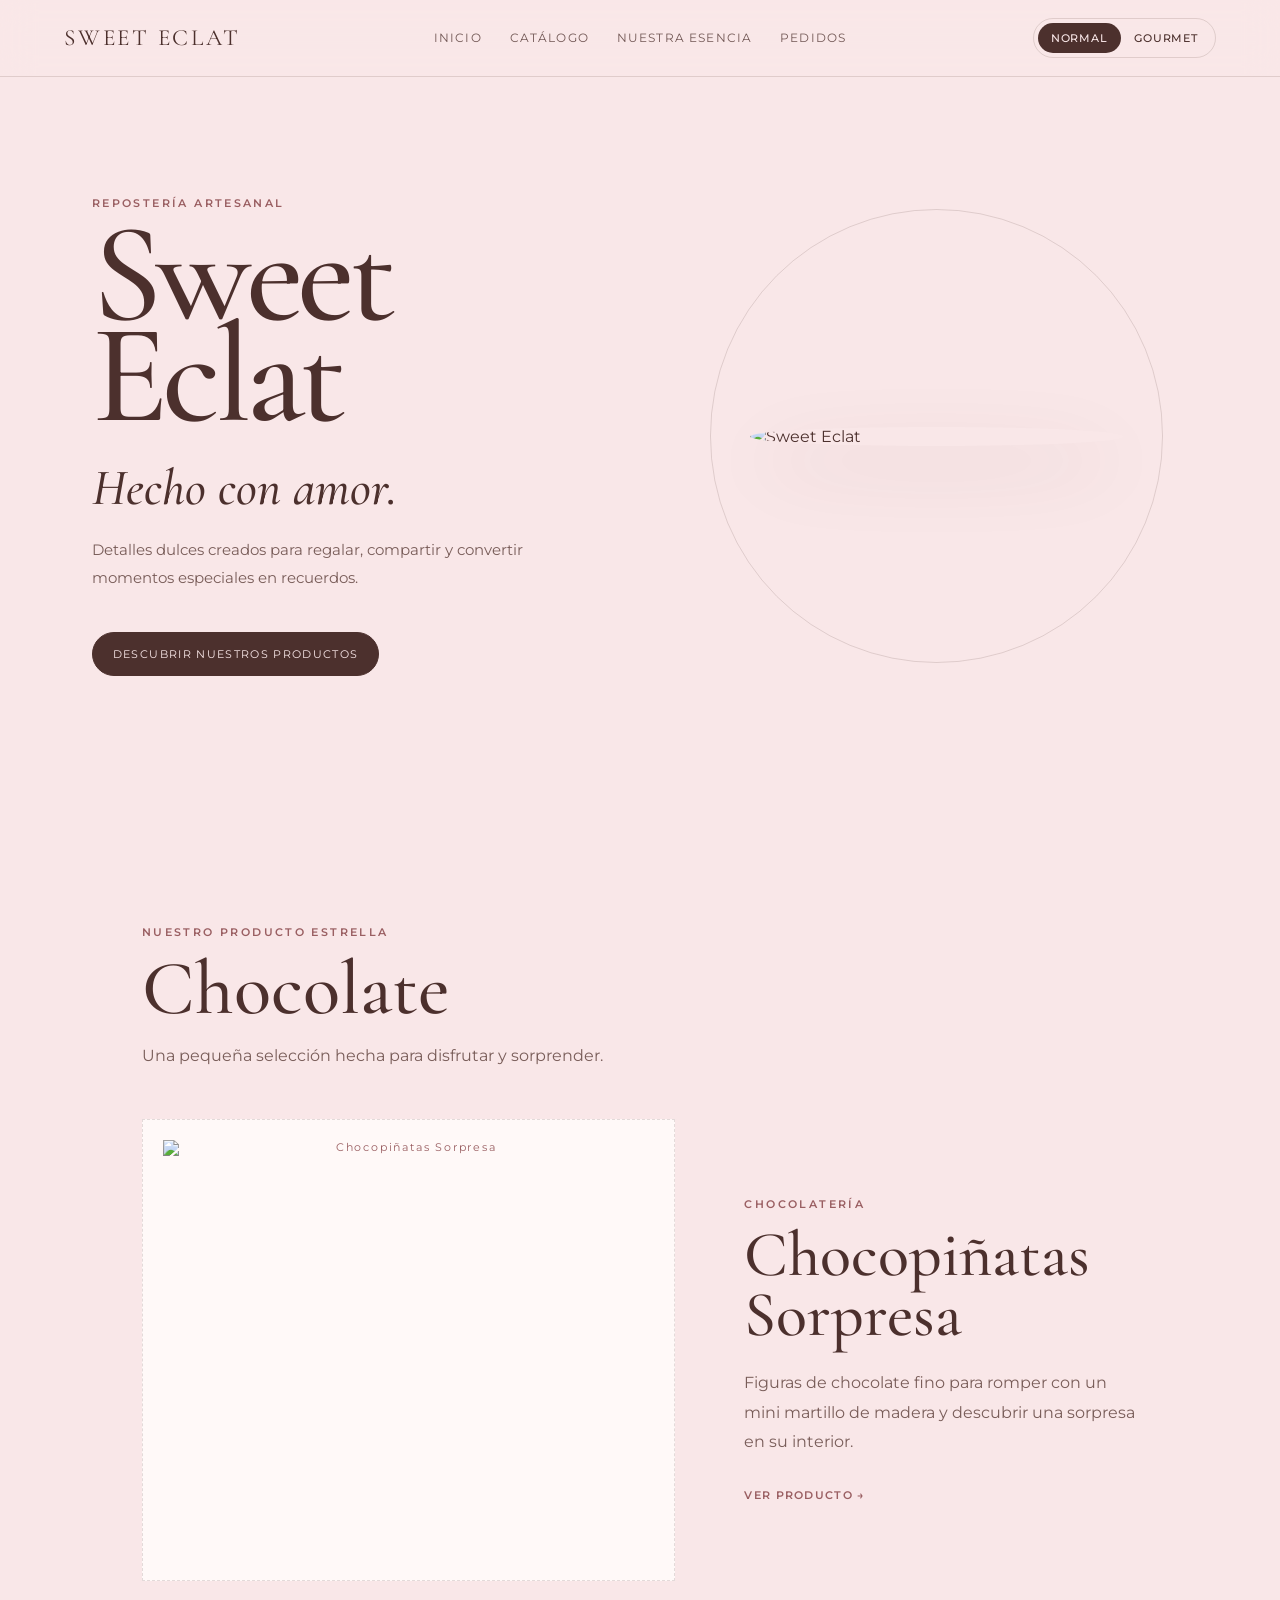
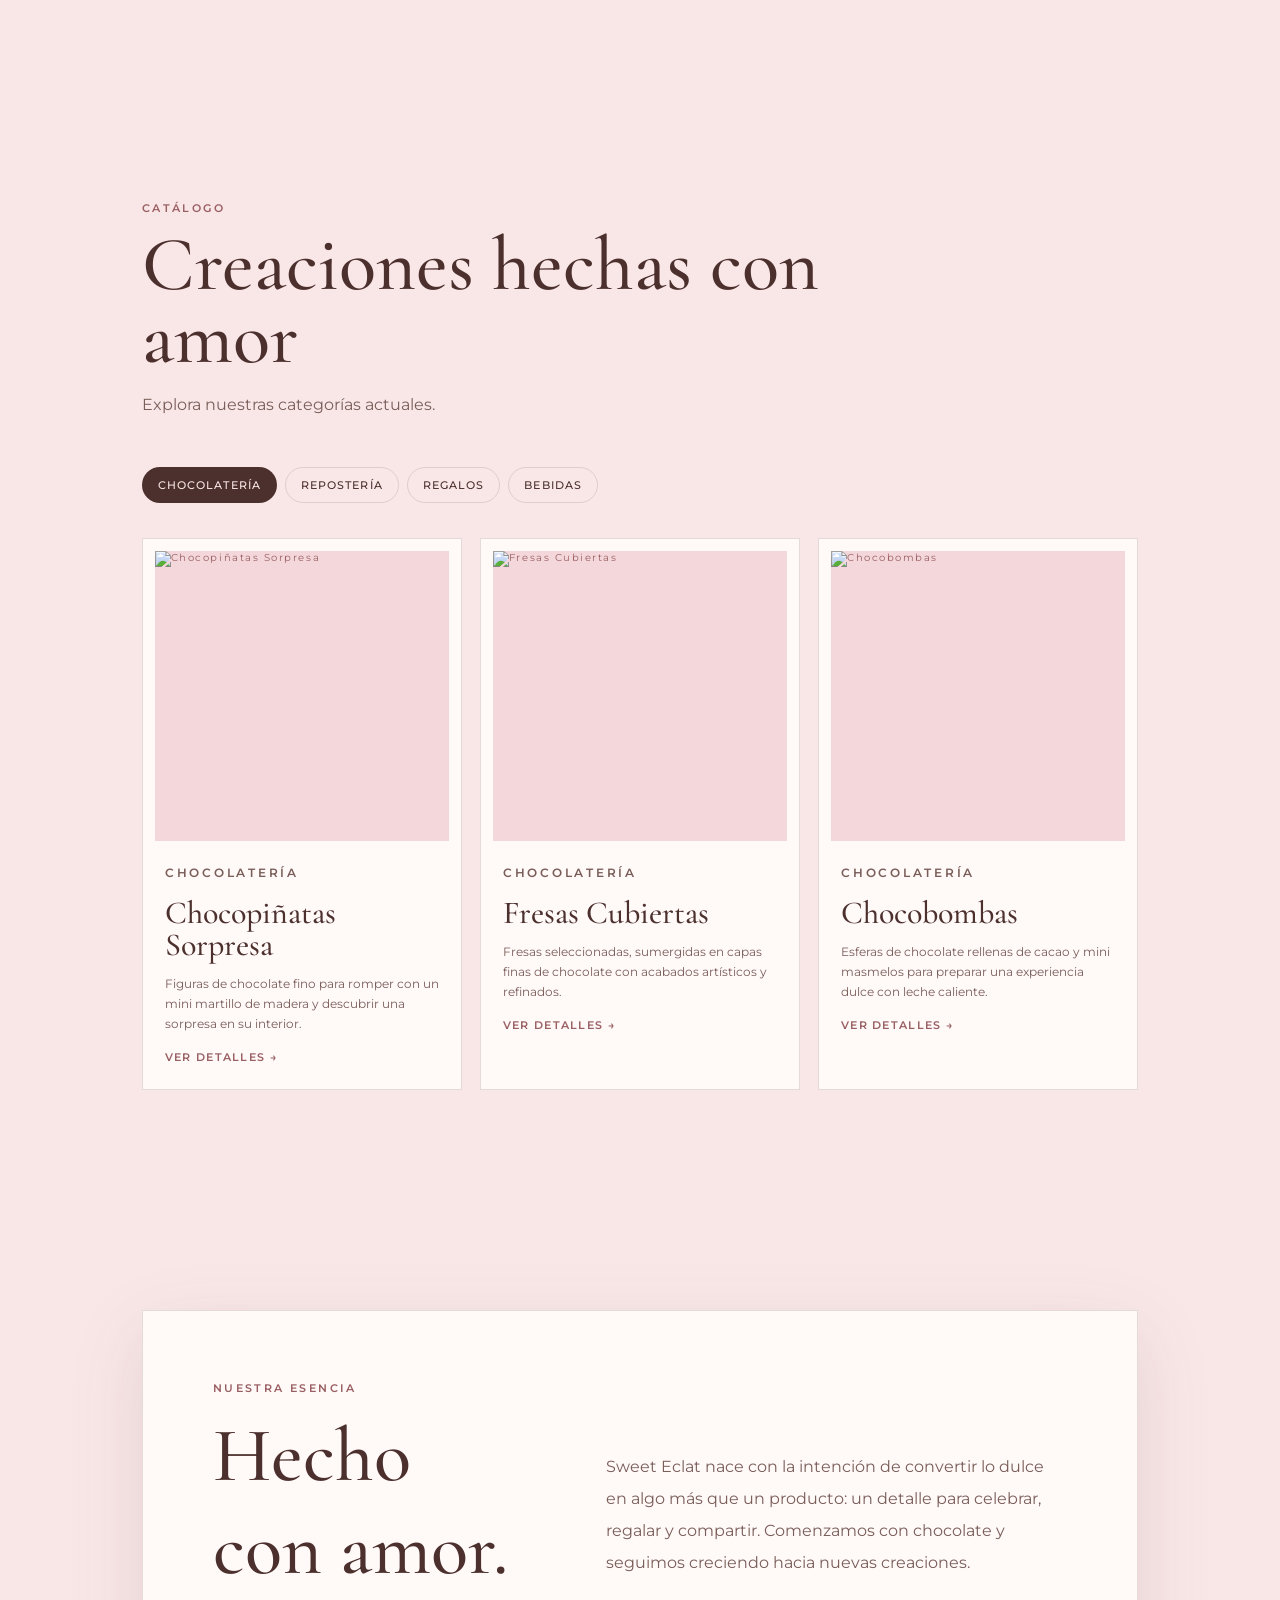
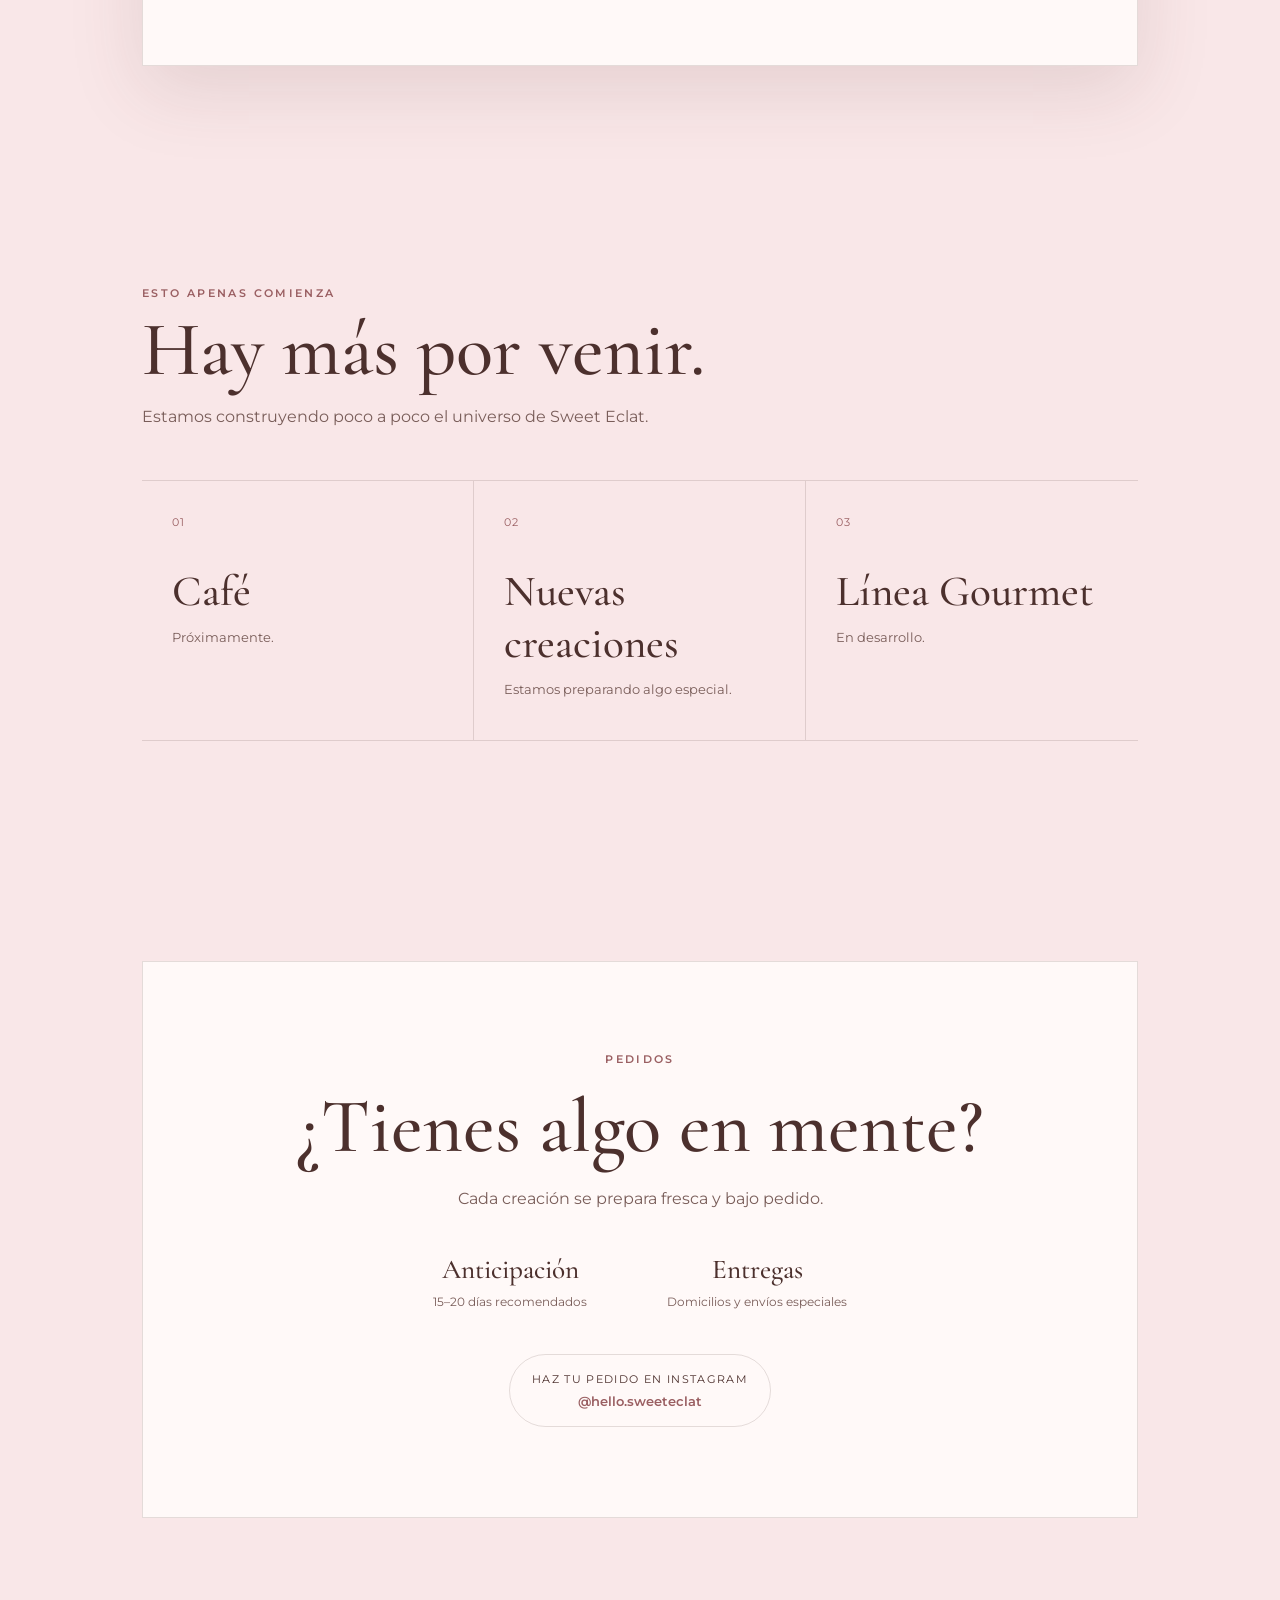
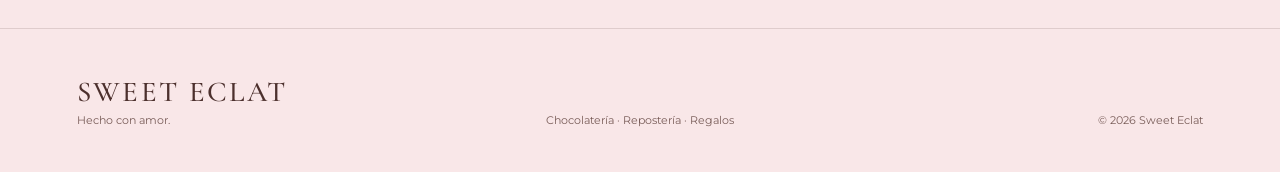
==== index.html @ 9b2ef487 "Add files via upload" ====
<!DOCTYPE html>
<html lang="es">
<head>
  <meta charset="UTF-8">
  <meta name="viewport" content="width=device-width, initial-scale=1.0">
  <meta name="description" content="Sweet Eclat — Repostería artesanal. Hecho con amor.">
  <title>Sweet Eclat | Hecho con amor</title>
  <link rel="stylesheet" href="style.css">
</head>
<body data-theme="normal">

  <div class="theme-transition" aria-hidden="true"></div>

  <header class="site-header">
    <a class="brand-mini" href="#inicio">SWEET ECLAT</a>

    <nav class="main-nav" aria-label="Navegación">
      <a href="#inicio">Inicio</a>
      <a href="#catalogo">Catálogo</a>
      <a href="#esencia">Nuestra esencia</a>
      <a href="#pedidos">Pedidos</a>
    </nav>

    <div class="theme-switch" aria-label="Cambiar línea">
      <button type="button" class="theme-button active" data-theme-target="normal">Normal</button>
      <button type="button" class="theme-button" data-theme-target="gourmet">Gourmet</button>
    </div>
  </header>

  <main id="normal-content">
    <section class="hero" id="inicio">
      <div class="hero-copy">
        <p class="eyebrow">REPOSTERÍA ARTESANAL</p>
        <h1>Sweet Eclat</h1>
        <p class="slogan">Hecho con amor.</p>
        <p class="hero-text">
          Detalles dulces creados para regalar, compartir y convertir
          momentos especiales en recuerdos.
        </p>
        <a class="primary-button" href="#catalogo">Descubrir nuestros productos</a>
      </div>

      <div class="hero-logo-wrap">
        <div class="logo-orbit"></div>
        <img class="hero-logo" src="assets/logo-normal.png" alt="Sweet Eclat">
      </div>
    </section>

    <section class="featured section">
      <div class="section-heading">
        <p class="eyebrow">NUESTRO PRODUCTO ESTRELLA</p>
        <h2>Chocolate</h2>
        <p>Una pequeña selección hecha para disfrutar y sorprender.</p>
      </div>

      <div class="featured-card">
        <div class="photo-placeholder">
          <img src="assets/chocopeanut-2.png" alt="Chocopiñatas Sorpresa">
        </div>
        <div class="featured-copy">
          <p class="eyebrow">CHOCOLATERÍA</p>
          <h3>Chocopiñatas Sorpresa</h3>
          <p>Figuras de chocolate fino para romper con un mini martillo de madera y descubrir una sorpresa en su interior.</p>
          <button type="button" class="text-button product-link" data-product="chocopinatas">Ver producto →</button>
        </div>
      </div>
    </section>

    <section class="catalog section" id="catalogo">
      <div class="section-heading">
        <p class="eyebrow">CATÁLOGO</p>
        <h2>Creaciones hechas con amor</h2>
        <p>Explora nuestras categorías actuales.</p>
      </div>

      <div class="category-tabs" role="tablist" aria-label="Categorías">
        <button type="button" class="category-tab active" data-category="chocolateria">Chocolatería</button>
        <button type="button" class="category-tab" data-category="reposteria">Repostería</button>
        <button type="button" class="category-tab" data-category="regalos">Regalos</button>
        <button type="button" class="category-tab" data-category="bebidas">Bebidas</button>
      </div>

      <div class="product-grid" id="product-grid"></div>
    </section>

    <section class="essence section" id="esencia">
      <div class="essence-panel">
        <div>
          <p class="eyebrow">NUESTRA ESENCIA</p>
          <h2>Hecho con amor.</h2>
        </div>
        <p>
          Sweet Eclat nace con la intención de convertir lo dulce en algo más
          que un producto: un detalle para celebrar, regalar y compartir.
          Comenzamos con chocolate y seguimos creciendo hacia nuevas creaciones.
        </p>
      </div>
    </section>

    <section class="coming section">
      <div class="section-heading">
        <p class="eyebrow">ESTO APENAS COMIENZA</p>
        <h2>Hay más por venir.</h2>
        <p>Estamos construyendo poco a poco el universo de Sweet Eclat.</p>
      </div>

      <div class="coming-grid">
        <article><span>01</span><h3>Café</h3><p>Próximamente.</p></article>
        <article><span>02</span><h3>Nuevas creaciones</h3><p>Estamos preparando algo especial.</p></article>
        <article><span>03</span><h3>Línea Gourmet</h3><p>En desarrollo.</p></article>
      </div>
    </section>

    <section class="orders section" id="pedidos">
      <div class="orders-card">
        <p class="eyebrow">PEDIDOS</p>
        <h2>¿Tienes algo en mente?</h2>
        <p>Cada creación se prepara fresca y bajo pedido.</p>
        <div class="order-details">
          <div><strong>Anticipación</strong><span>15–20 días recomendados</span></div>
          <div><strong>Entregas</strong><span>Domicilios y envíos especiales</span></div>
        </div>
        <div class="contact-placeholder">
          <span>Haz tu pedido en Instagram</span>
          <small><a href="https://www.instagram.com/hello.sweeteclat/" target="_blank" rel="noopener">@hello.sweeteclat</a></small>
        </div>
      </div>
    </section>
  </main>

  <section class="gourmet-screen" id="gourmet-screen" aria-hidden="true">
    <div class="gourmet-inner">
      <div class="gourmet-logo-mark">
        <img src="assets/logo-gourmet.png" alt="Sweet Eclat Gourmet">
      </div>

      <p class="eyebrow">SWEET ECLAT GOURMET</p>
      <h2>Estamos cocinando<br>algo especial para ti.</h2>
      <p class="gourmet-message">
        Nuestra línea Gourmet está en preparación. Muy pronto podrás descubrir
        una nueva experiencia de Sweet Eclat.
      </p>
      <button type="button" class="gourmet-back" id="gourmet-back">Volver a Normal</button>
    </div>
  </section>

  <footer class="site-footer">
    <div><strong>SWEET ECLAT</strong><span>Hecho con amor.</span></div>
    <p>Chocolatería · Repostería · Regalos</p>
    <small>© <span id="year"></span> Sweet Eclat</small>
  </footer>

  <dialog class="product-modal" id="product-modal">
    <button type="button" class="modal-close" aria-label="Cerrar">×</button>
    <div class="modal-photo"></div>
    <div class="modal-content" id="modal-content"></div>
  </dialog>

  <script src="script.js"></script>
</body>
</html>
---- style.css ----
@import url('https://fonts.googleapis.com/css2?family=Cormorant+Garamond:wght@400;500;600&family=Montserrat:wght@400;500;600&display=swap');

:root {
  --bg: #f9e7e8;
  --surface: #fff9f8;
  --surface-2: #f3d7da;
  --text: #4c302d;
  --muted: #795d59;
  --accent: #9a5f62;
  --accent-2: #c68a8f;
  --line: rgba(76,48,45,.15);
  --shadow: 0 24px 70px rgba(91,51,52,.13);
  --serif: "Cormorant Garamond", Georgia, serif;
  --sans: "Montserrat", Arial, sans-serif;
}

body {
  margin: 0;
  background: var(--bg);
  color: var(--text);
  font-family: var(--sans);
  transition: background .8s ease, color .8s ease;
}

* { box-sizing: border-box; }
html { scroll-behavior: smooth; }

body.gourmet-mode {
  overflow: hidden;
}

.site-header {
  position: sticky;
  top: 0;
  z-index: 20;
  display: grid;
  grid-template-columns: 1fr auto 1fr;
  align-items: center;
  gap: 24px;
  padding: 18px 5vw;
  backdrop-filter: blur(16px);
  background: color-mix(in srgb, var(--bg) 84%, transparent);
  border-bottom: 1px solid var(--line);
}

.brand-mini {
  color: var(--text);
  text-decoration: none;
  font-family: var(--serif);
  font-size: 1.45rem;
  letter-spacing: .12em;
}

.main-nav { display: flex; gap: 28px; }
.main-nav a {
  color: var(--text);
  text-decoration: none;
  font-size: .72rem;
  letter-spacing: .1em;
  text-transform: uppercase;
  opacity: .78;
}
.main-nav a:hover { opacity: 1; }

.theme-switch {
  justify-self: end;
  display: flex;
  padding: 4px;
  border: 1px solid var(--line);
  border-radius: 999px;
}
.theme-button {
  border: 0;
  background: transparent;
  color: var(--text);
  padding: 8px 13px;
  border-radius: 999px;
  font: 500 .68rem var(--sans);
  letter-spacing: .08em;
  text-transform: uppercase;
  cursor: pointer;
}
.theme-button.active { background: var(--text); color: var(--bg); }

.hero {
  min-height: 82vh;
  display: grid;
  grid-template-columns: 1fr 1fr;
  align-items: center;
  gap: 7vw;
  max-width: 1250px;
  margin: auto;
  padding: 80px 6vw 100px;
}
.hero-copy { max-width: 570px; }
.eyebrow {
  margin: 0 0 14px;
  font-size: .68rem;
  letter-spacing: .22em;
  font-weight: 600;
  text-transform: uppercase;
  color: var(--accent);
}
h1, h2, h3 { font-family: var(--serif); font-weight: 500; margin: 0; }
h1 { font-size: clamp(5rem, 11vw, 9.5rem); line-height: .72; letter-spacing: -.04em; }
.slogan { margin: 30px 0 18px; font: italic 500 clamp(2rem,4vw,3.3rem) var(--serif); }
.hero-text { max-width: 500px; color: var(--muted); line-height: 1.9; font-size: .92rem; }
.primary-button {
  display: inline-block; margin-top: 25px; padding: 14px 20px;
  border: 1px solid var(--text); color: var(--bg); background: var(--text);
  text-decoration: none; border-radius: 999px; font-size: .7rem;
  letter-spacing: .12em; text-transform: uppercase;
}
.hero-logo-wrap { position: relative; aspect-ratio: 1; display: grid; place-items: center; }
.logo-orbit { position: absolute; inset: 5%; border: 1px solid var(--line); border-radius: 50%; }
.hero-logo { width: 74%; max-width: 500px; border-radius: 50%; position: absolute; box-shadow: var(--shadow); }

.section { max-width: 1150px; margin: auto; padding: 110px 6vw; }
.section-heading { max-width: 720px; margin-bottom: 48px; }
.section-heading h2 { font-size: clamp(3rem,6vw,5.4rem); line-height: .95; }
.section-heading > p:last-child { color: var(--muted); line-height: 1.8; max-width: 560px; }

.featured-card { display: grid; grid-template-columns: 1.15fr .85fr; gap: 7%; align-items: center; }
.photo-placeholder, .modal-photo {
  display: grid; place-items: center; min-height: 420px;
  border: 1px dashed var(--line); background: var(--surface);
  color: var(--accent); letter-spacing: .16em; font-size: .7rem; text-align: center; padding: 20px;
}
.photo-placeholder small { display: block; margin-top: 8px; letter-spacing: 0; text-transform: none; opacity: .65; }
.featured-copy h3 { font-size: clamp(2.6rem,5vw,4.4rem); line-height: .95; margin-bottom: 22px; }
.featured-copy > p:not(.eyebrow) { color: var(--muted); line-height: 1.85; }

.text-button {
  margin-top: 16px; padding: 0; border: 0; background: transparent;
  color: var(--accent); font: 600 .7rem var(--sans); letter-spacing: .14em;
  text-transform: uppercase; cursor: pointer;
}

.category-tabs { display: flex; flex-wrap: wrap; gap: 8px; margin-bottom: 35px; }
.category-tab {
  padding: 10px 15px; border: 1px solid var(--line); border-radius: 999px;
  background: transparent; color: var(--text); cursor: pointer;
  font: 500 .68rem var(--sans); letter-spacing: .1em; text-transform: uppercase;
}
.category-tab.active { background: var(--text); color: var(--bg); }

.product-grid { display: grid; grid-template-columns: repeat(3,1fr); gap: 18px; }
.product-card { background: var(--surface); border: 1px solid var(--line); padding: 12px; transition: transform .3s, box-shadow .3s; }
.product-card:hover { transform: translateY(-5px); box-shadow: var(--shadow); }
.product-image { min-height: 290px; display: grid; place-items: center; background: var(--surface-2); color: var(--accent); font-size: .64rem; letter-spacing: .15em; }
.product-info { padding: 22px 10px 12px; }
.product-info h3 { font-size: 2rem; line-height: 1; }
.product-info p { color: var(--muted); line-height: 1.6; font-size: .78rem; }
.product-link { border: 0; padding: 0; background: transparent; color: var(--accent); font: 600 .67rem var(--sans); letter-spacing: .12em; text-transform: uppercase; cursor: pointer; }

.empty-category {
  grid-column: 1 / -1; padding: 80px 30px; text-align: center;
  border: 1px solid var(--line); background: var(--surface);
}
.empty-category h3 { font-size: 3rem; margin-bottom: 10px; }
.empty-category p { color: var(--muted); max-width: 480px; margin: auto; line-height: 1.7; }

.essence-panel {
  display: grid; grid-template-columns: .8fr 1.2fr; gap: 10%;
  padding: 70px; background: var(--surface); border: 1px solid var(--line); box-shadow: var(--shadow);
}
.essence-panel h2 { font-size: clamp(3.5rem,6vw,6rem); }
.essence-panel > p { align-self: end; color: var(--muted); line-height: 2; }

.coming-grid { display: grid; grid-template-columns: repeat(3,1fr); border-top: 1px solid var(--line); border-bottom: 1px solid var(--line); }
.coming-grid article { min-height: 220px; padding: 30px; border-right: 1px solid var(--line); }
.coming-grid article:last-child { border-right: 0; }
.coming-grid span { color: var(--accent); font-size: .68rem; letter-spacing: .12em; }
.coming-grid h3 { font-size: 2.7rem; margin-top: 35px; }
.coming-grid p { color: var(--muted); font-size: .8rem; }

.orders-card { text-align: center; padding: 90px 6vw; background: var(--surface); border: 1px solid var(--line); }
.orders-card h2 { font-size: clamp(3.2rem,6vw,5.8rem); }
.orders-card > p:not(.eyebrow) { color: var(--muted); }
.order-details { display: flex; justify-content: center; gap: 80px; margin: 45px 0; }
.order-details div { display: grid; gap: 8px; }
.order-details strong { font: 500 1.7rem var(--serif); }
.order-details span { color: var(--muted); font-size: .75rem; }
.contact-placeholder { display: inline-grid; gap: 7px; padding: 17px 22px; border: 1px solid var(--line); border-radius: 999px; }
.contact-placeholder span { font-size: .7rem; letter-spacing: .12em; text-transform: uppercase; }
.contact-placeholder small { color: var(--muted); }

.site-footer { display: grid; grid-template-columns: 1fr 1fr 1fr; gap: 20px; align-items: end; padding: 45px 6vw; border-top: 1px solid var(--line); }
.site-footer div { display: grid; gap: 4px; }
.site-footer strong { font: 500 1.8rem var(--serif); letter-spacing: .08em; }
.site-footer span, .site-footer p, .site-footer small { color: var(--muted); font-size: .68rem; margin: 0; }
.site-footer p { text-align: center; }
.site-footer small { text-align: right; }

.product-modal { width: min(900px,92vw); padding: 0; border: 1px solid var(--line); background: var(--bg); color: var(--text); box-shadow: var(--shadow); }
.product-modal::backdrop { background: rgba(0,0,0,.55); backdrop-filter: blur(7px); }
.modal-close { position: absolute; top: 12px; right: 16px; border: 0; background: transparent; color: var(--text); font-size: 2rem; cursor: pointer; z-index: 2; }
.modal-photo { min-height: 300px; margin: 0; }
.modal-content { padding: 35px; }
.modal-content h2 { font: 500 3.5rem var(--serif); margin: 0 0 15px; }
.modal-content p, .modal-content li { color: var(--muted); line-height: 1.7; }

.gourmet-screen {
  position: fixed;
  inset: 0;
  z-index: 50;
  display: grid;
  place-items: center;
  padding: 40px 6vw;
  background:
    radial-gradient(circle at 50% 20%, rgba(203,160,76,.12), transparent 35%),
    #241714;
  color: #efd28e;
  opacity: 0;
  visibility: hidden;
  transform: scale(.98);
  transition: opacity .55s ease, visibility .55s ease, transform .7s ease;
}

.gourmet-screen.visible {
  opacity: 1;
  visibility: visible;
  transform: scale(1);
}

.gourmet-inner {
  width: min(850px, 100%);
  text-align: center;
}

.gourmet-inner .eyebrow { color: #d8ae58; }

.gourmet-inner h2 {
  font-size: clamp(3.5rem, 7vw, 7rem);
  line-height: .85;
  letter-spacing: -.03em;
}

.gourmet-message {
  max-width: 560px;
  margin: 28px auto;
  color: #d7c3a5;
  line-height: 1.9;
}

.gourmet-back {
  border: 1px solid rgba(239,210,142,.55);
  background: transparent;
  color: #efd28e;
  padding: 13px 20px;
  border-radius: 999px;
  cursor: pointer;
  font: 600 .68rem var(--sans);
  letter-spacing: .12em;
  text-transform: uppercase;
}

.gourmet-logo-mark {
  width: clamp(150px, 20vw, 245px);
  height: clamp(150px, 20vw, 245px);
  margin: 0 auto 28px;
  display: grid;
  place-items: center;
  animation: gourmetLogoFloat 4s ease-in-out infinite;
}

.gourmet-logo-mark img {
  width: 100%;
  height: 100%;
  object-fit: contain;
  border-radius: 50%;
  filter: drop-shadow(0 12px 30px rgba(0,0,0,.32));
}

@keyframes gourmetLogoFloat {
  0%, 100% { transform: translateY(0); }
  50% { transform: translateY(-6px); }
}

.theme-transition {
  position: fixed;
  z-index: 45;
  width: 30px;
  height: 30px;
  border-radius: 50%;
  pointer-events: none;
  background: #241714;
  transform: scale(0);
  opacity: 0;
}

.theme-transition.active {
  animation: themeWipe .9s cubic-bezier(.2,.75,.2,1) forwards;
}

@keyframes themeWipe {
  0% { transform: scale(0); opacity: .2; }
  45% { opacity: .2; }
  100% { transform: scale(60); opacity: 0; }
}

@media (max-width:850px) {
  .site-header { grid-template-columns: 1fr auto; }
  .main-nav { display: none; }
  .hero { grid-template-columns: 1fr; text-align: center; padding-top: 60px; }
  .hero-copy { margin: auto; }
  .hero-text { margin-left: auto; margin-right: auto; }
  .featured-card, .essence-panel { grid-template-columns: 1fr; }
  .product-grid { grid-template-columns: repeat(2,1fr); }
  .coming-grid { grid-template-columns: 1fr; }
  .coming-grid article { border-right: 0; border-bottom: 1px solid var(--line); }
  .coming-grid article:last-child { border-bottom: 0; }
  .site-footer { grid-template-columns: 1fr; text-align: center; }
  .site-footer p, .site-footer small { text-align: center; }
}

@media (max-width:560px) {
  .site-header { padding: 14px 4vw; }
  .brand-mini { font-size: 1.1rem; }
  .theme-button { padding: 7px 9px; }
  .hero { padding-left: 5vw; padding-right: 5vw; }
  h1 { font-size: 5rem; }
  .section { padding: 80px 5vw; }
  .product-grid { grid-template-columns: 1fr; }
  .photo-placeholder { min-height: 320px; }
  .essence-panel { padding: 40px 25px; }
  .order-details { flex-direction: column; gap: 25px; }
}


/* Product images — only replaces the existing photo placeholders with the provided assets. */
.photo-placeholder img,
.product-image img,
.modal-photo img {
  width: 100%;
  height: 100%;
  object-fit: cover;
  display: block;
}

.photo-placeholder img {
  min-height: 420px;
}

.product-image img {
  min-height: 290px;
}

.modal-photo img {
  min-height: 300px;
}


.contact-placeholder a {
  color: var(--accent);
  text-decoration: none;
  font-weight: 600;
}
.contact-placeholder a:hover { text-decoration: underline; }

.modal-content a {
  color: var(--accent);
  text-decoration: none;
  font-weight: 600;
}
.modal-content a:hover { text-decoration: underline; }
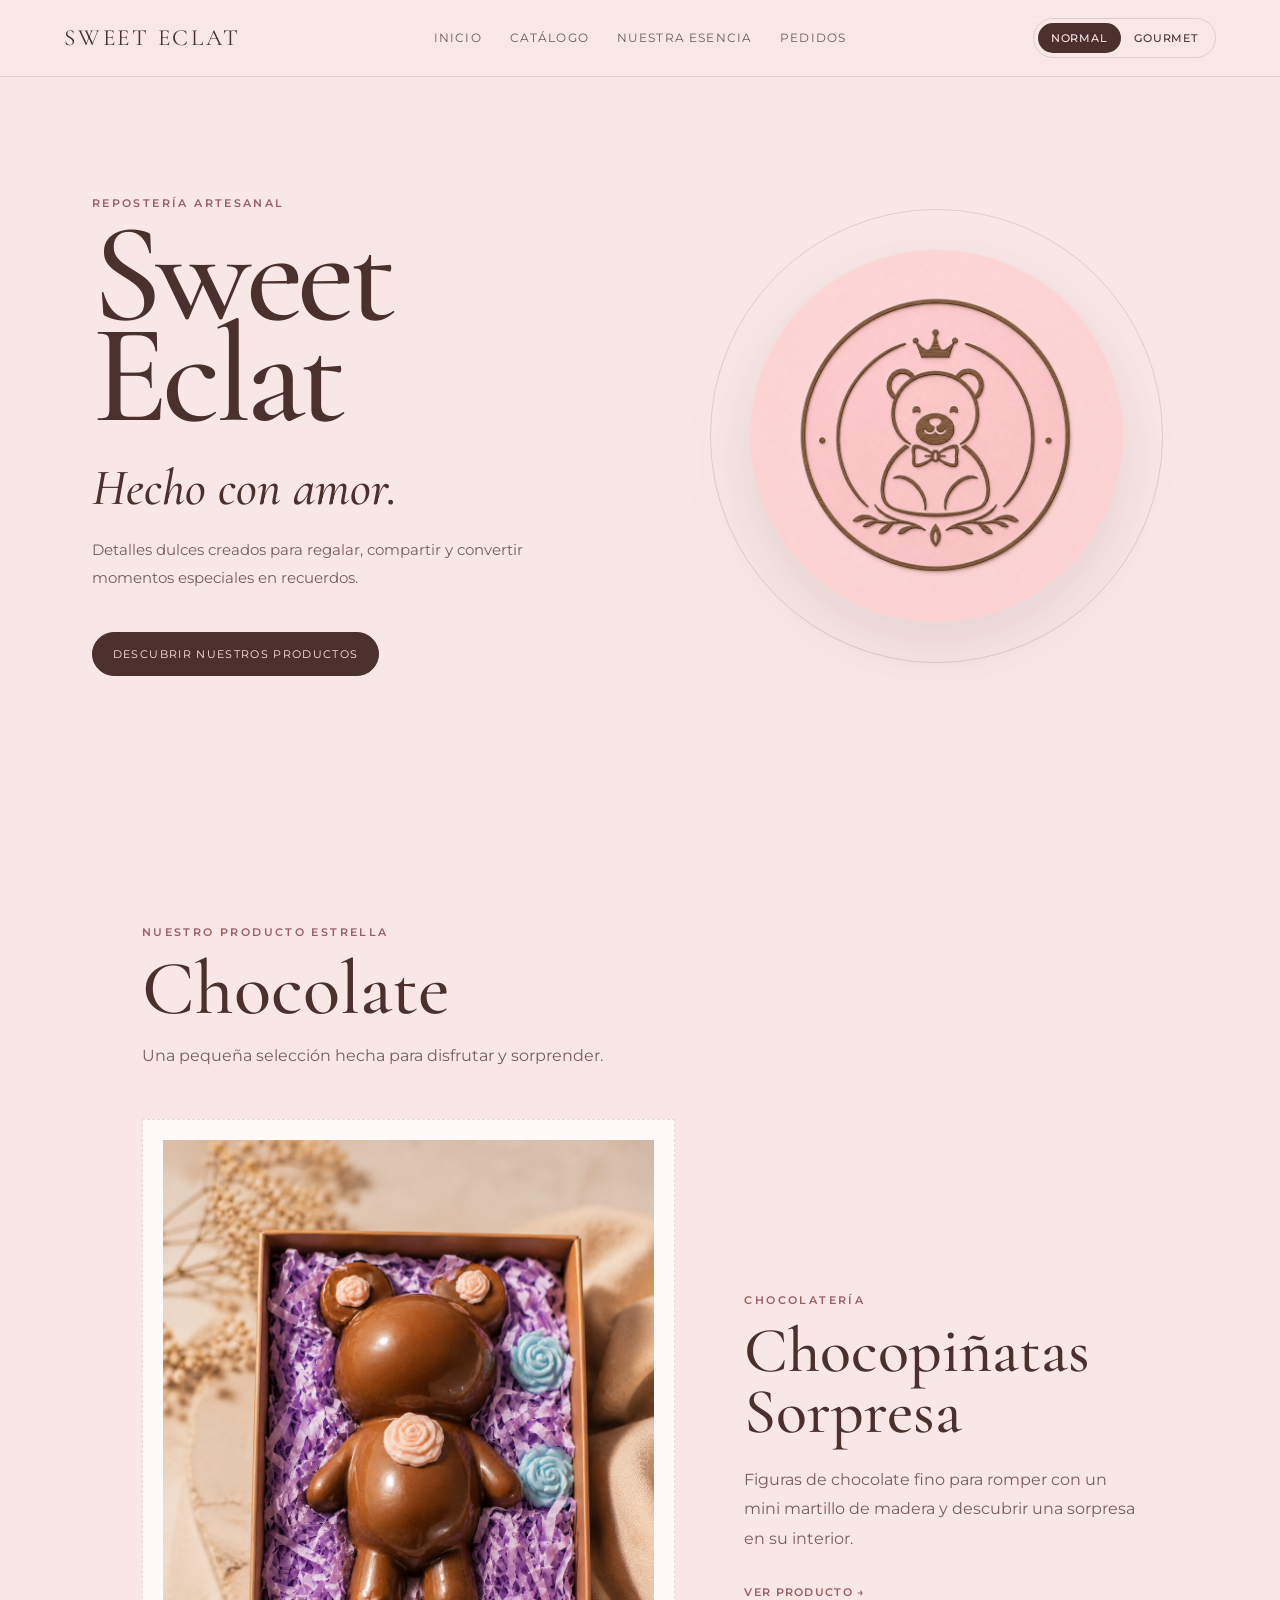
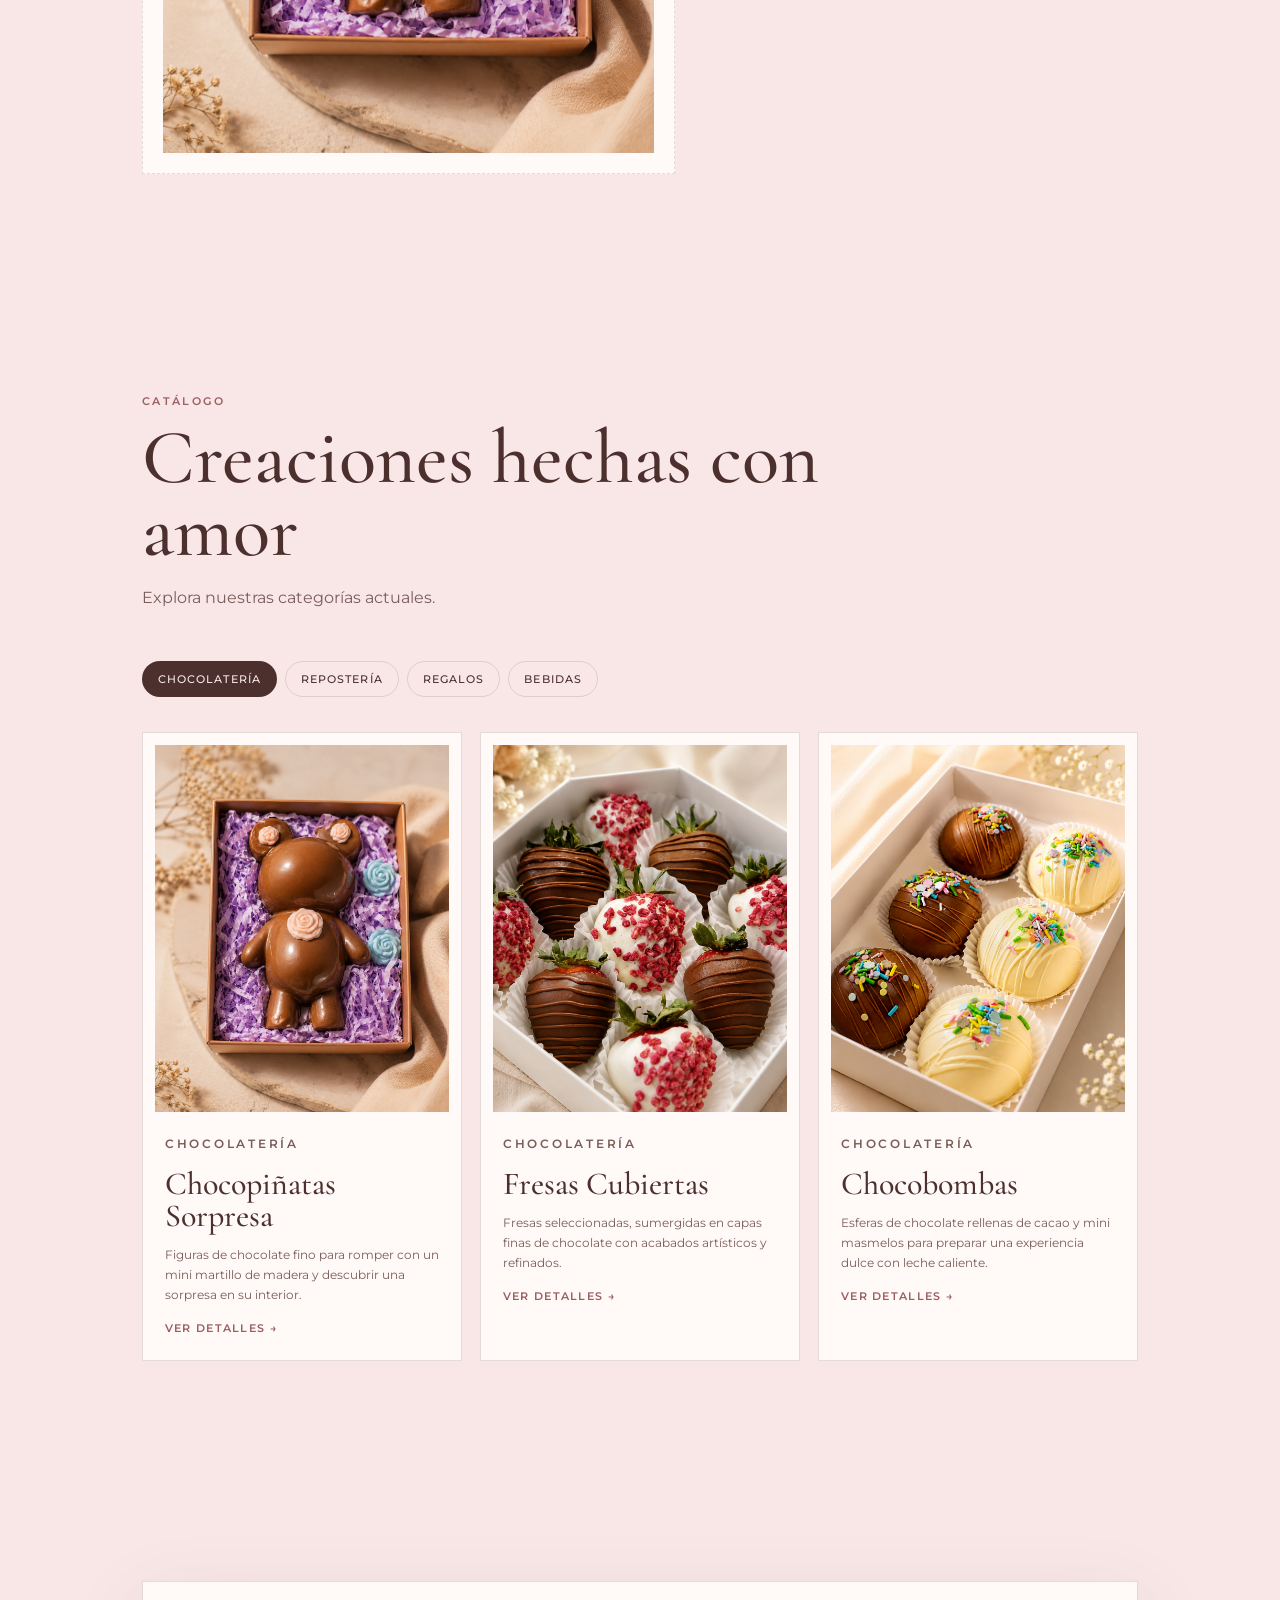
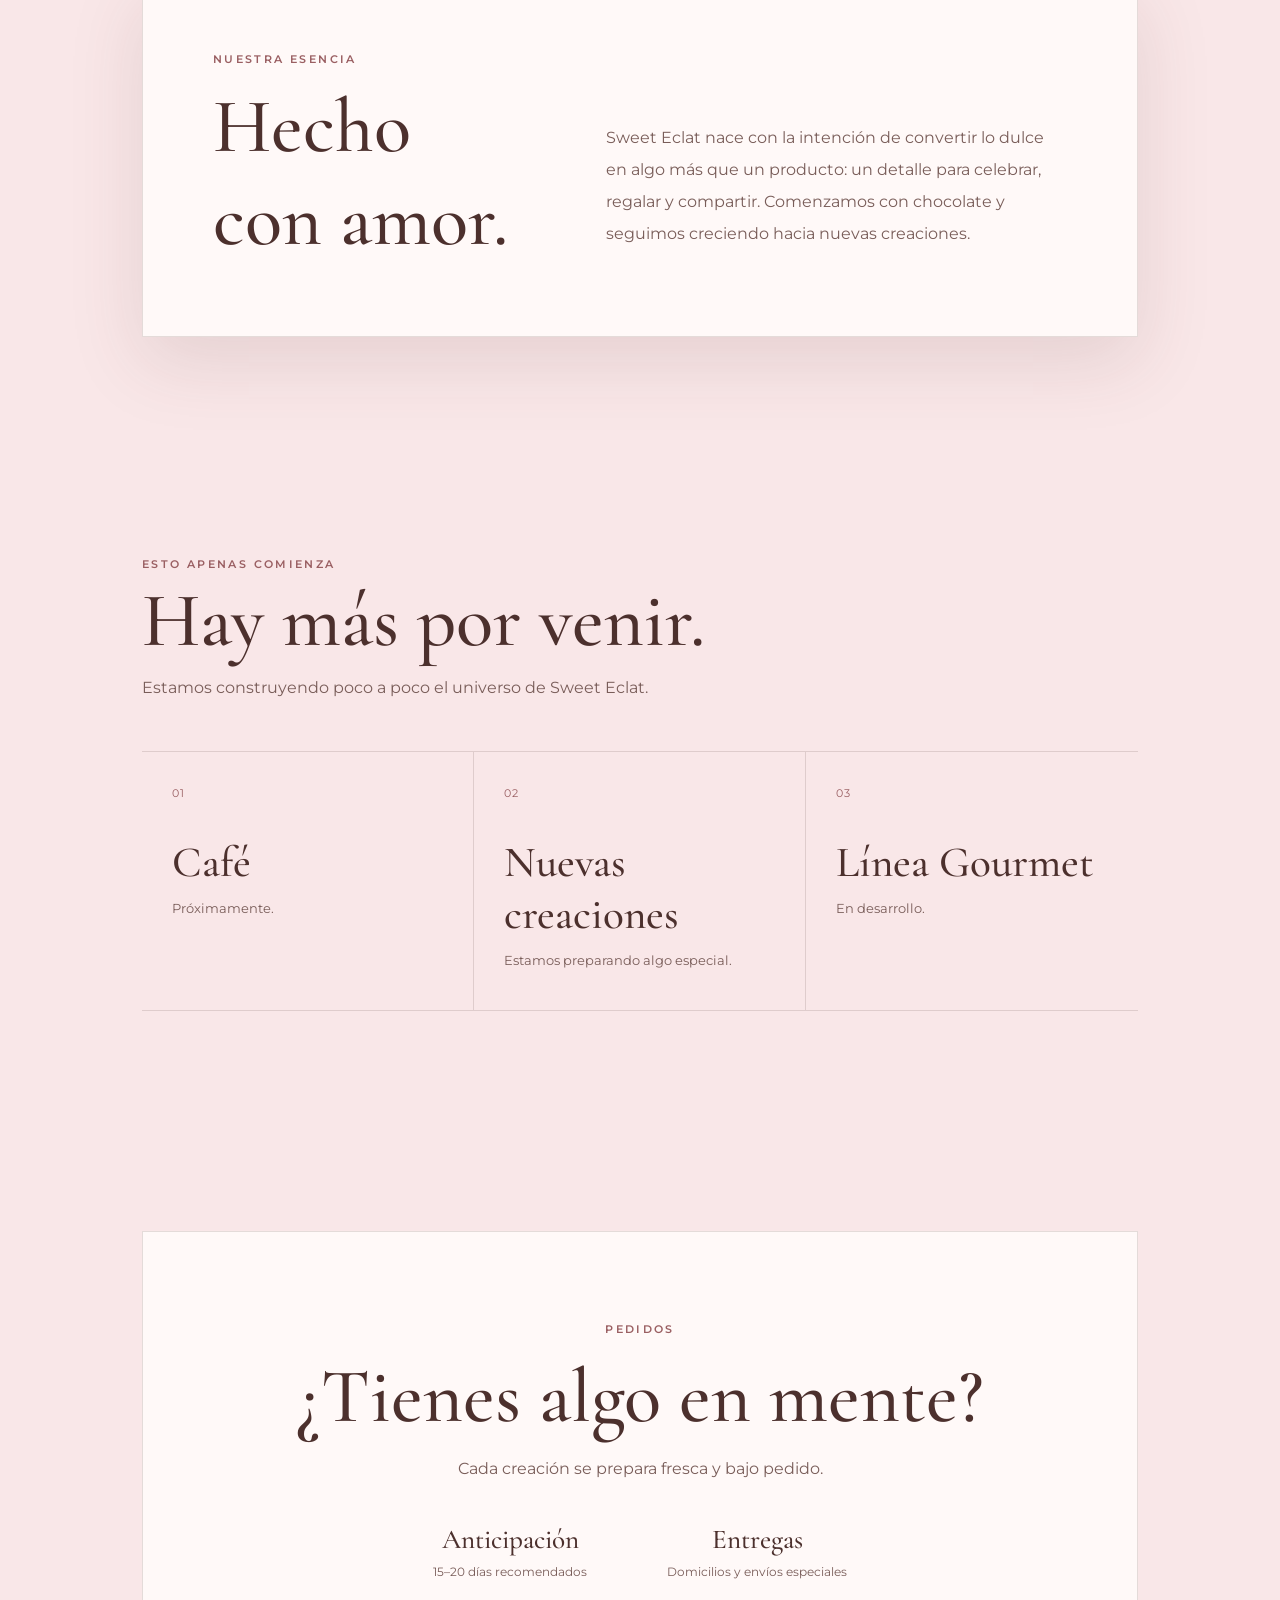
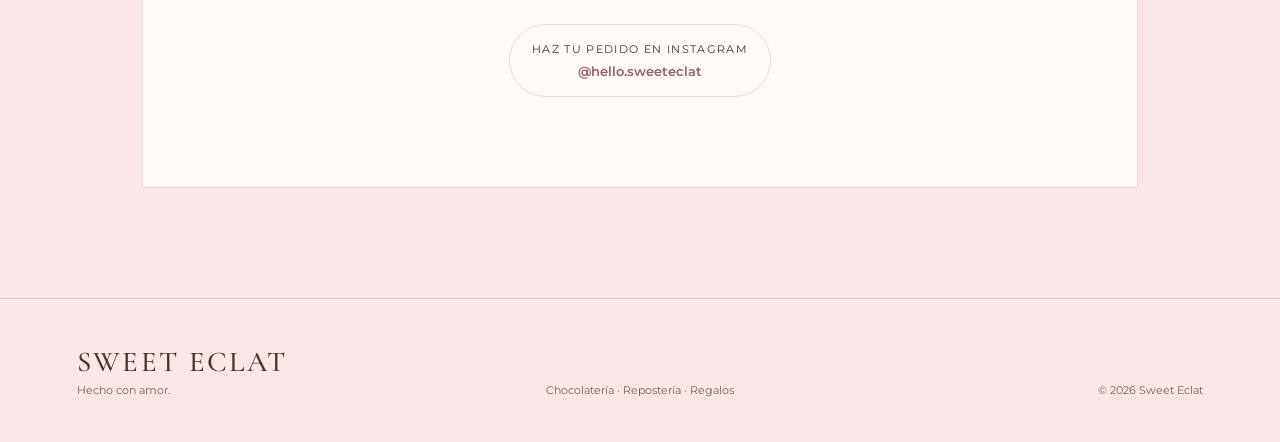
==== commit b9fcd5b5: "Add files via upload" ====
--- a/index.html
+++ b/index.html
@@ -42,7 +42,7 @@
 
       <div class="hero-logo-wrap">
         <div class="logo-orbit"></div>
-        <img class="hero-logo" src="assets/logo-normal.png" alt="Sweet Eclat">
+        <img class="hero-logo" src="logo-normal.png" alt="Sweet Eclat">
       </div>
     </section>
 
@@ -55,7 +55,7 @@
 
       <div class="featured-card">
         <div class="photo-placeholder">
-          <img src="assets/chocopeanut-2.png" alt="Chocopiñatas Sorpresa">
+          <img src="chocopeanut-2.png" alt="Chocopiñatas Sorpresa">
         </div>
         <div class="featured-copy">
           <p class="eyebrow">CHOCOLATERÍA</p>
@@ -131,7 +131,7 @@
   <section class="gourmet-screen" id="gourmet-screen" aria-hidden="true">
     <div class="gourmet-inner">
       <div class="gourmet-logo-mark">
-        <img src="assets/logo-gourmet.png" alt="Sweet Eclat Gourmet">
+        <img src="logo-gourmet.png" alt="Sweet Eclat Gourmet">
       </div>
 
       <p class="eyebrow">SWEET ECLAT GOURMET</p>
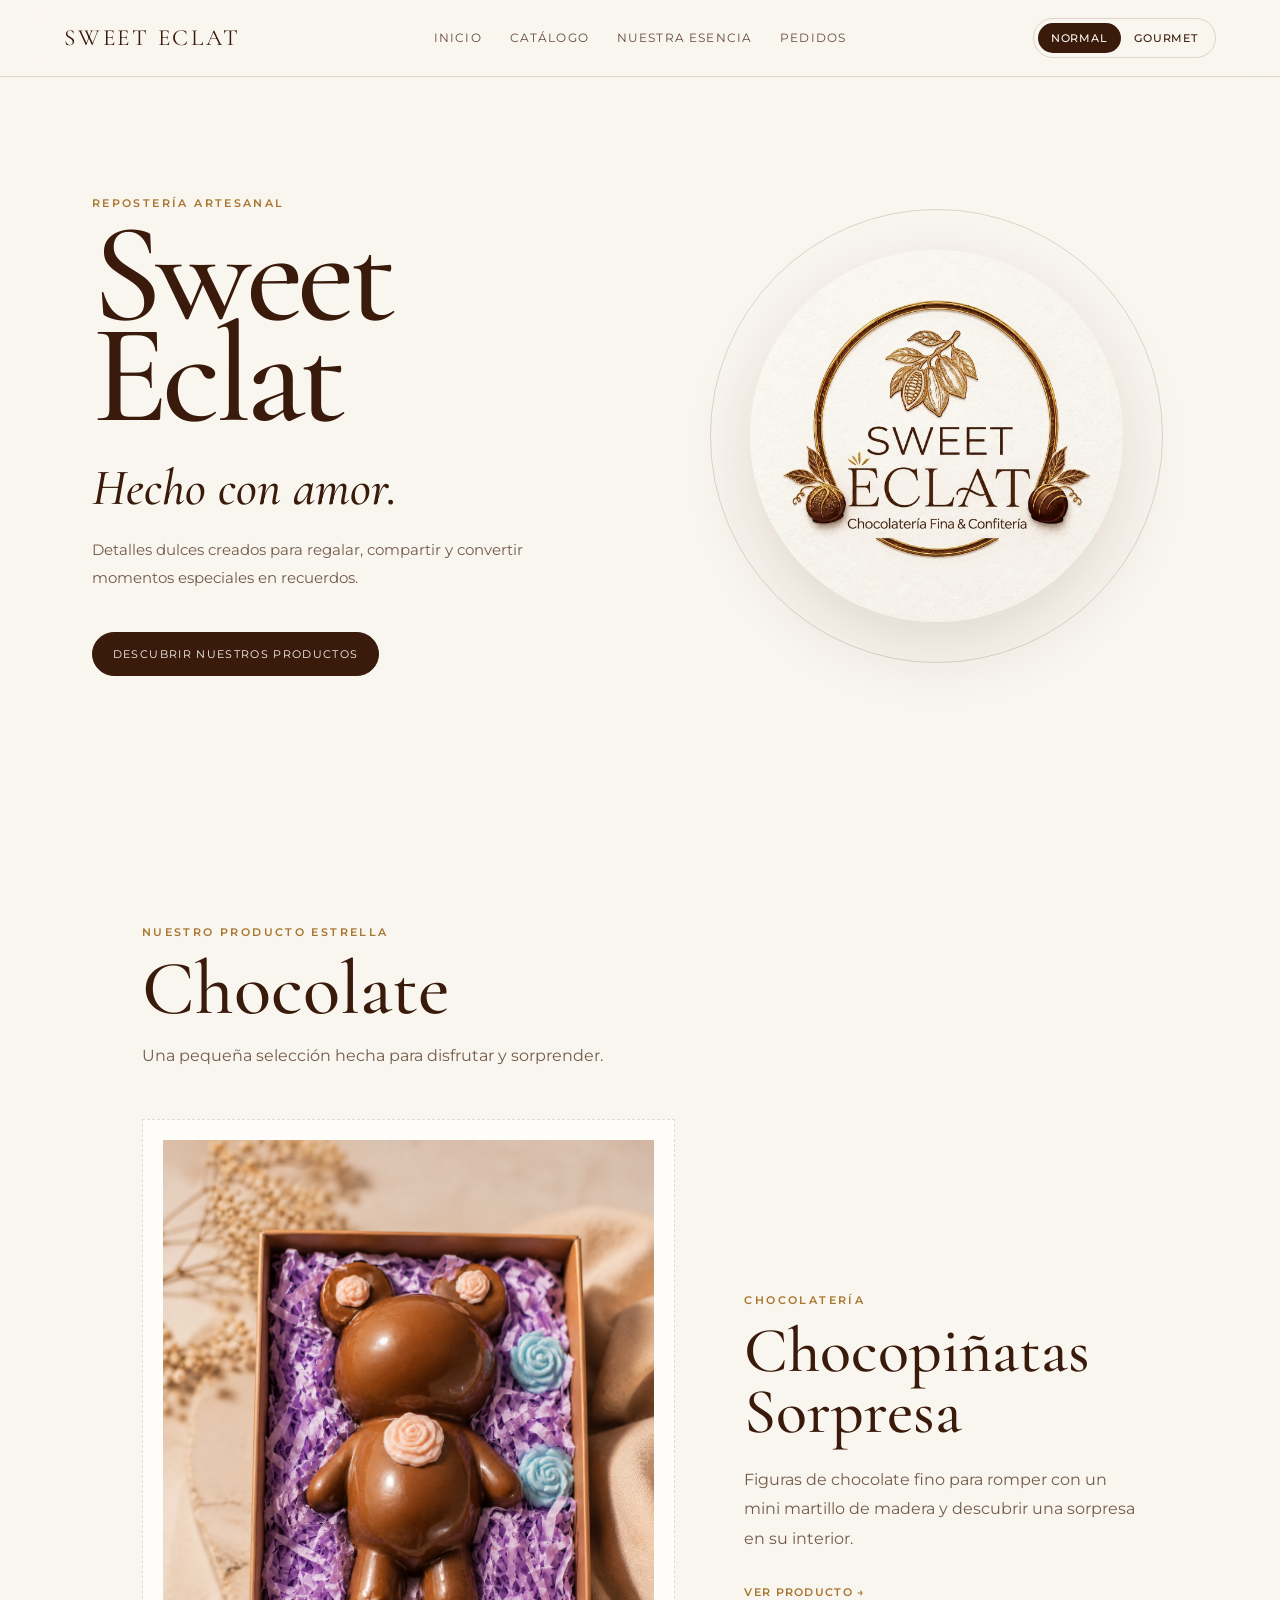
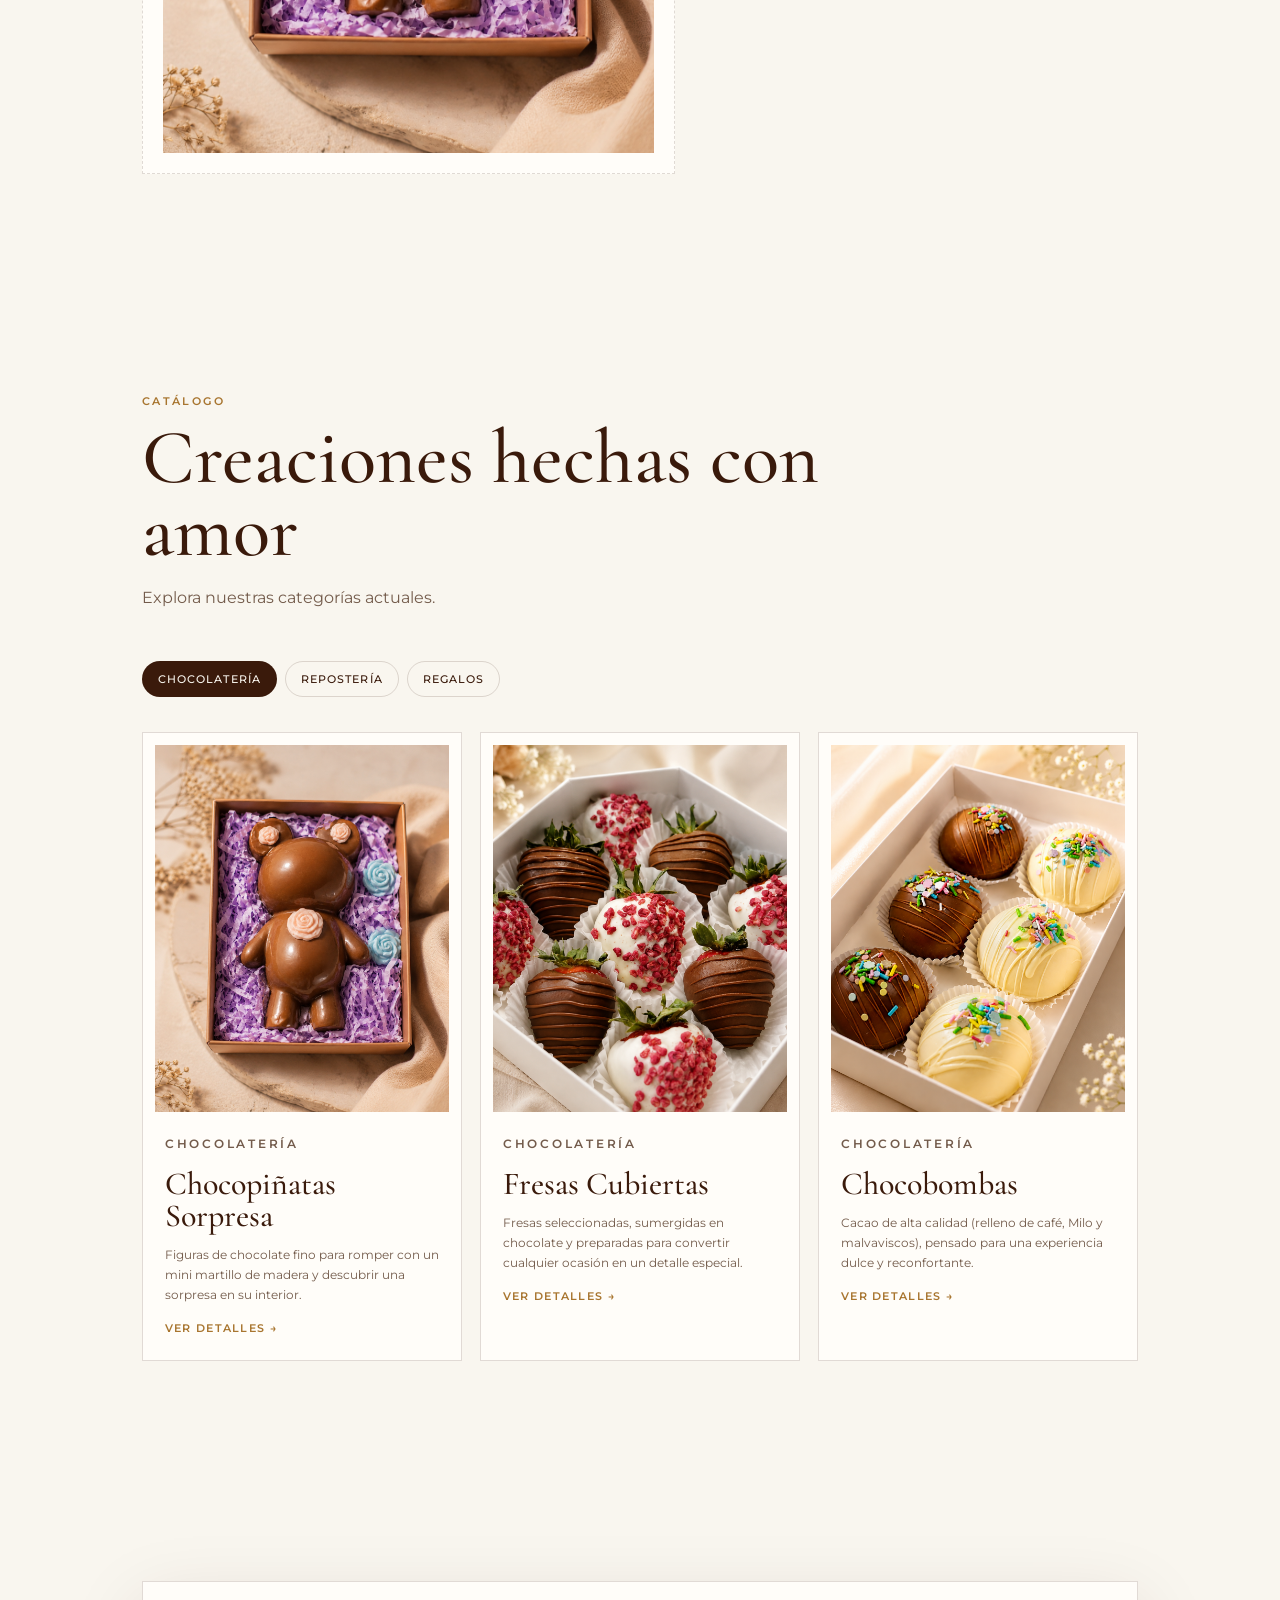
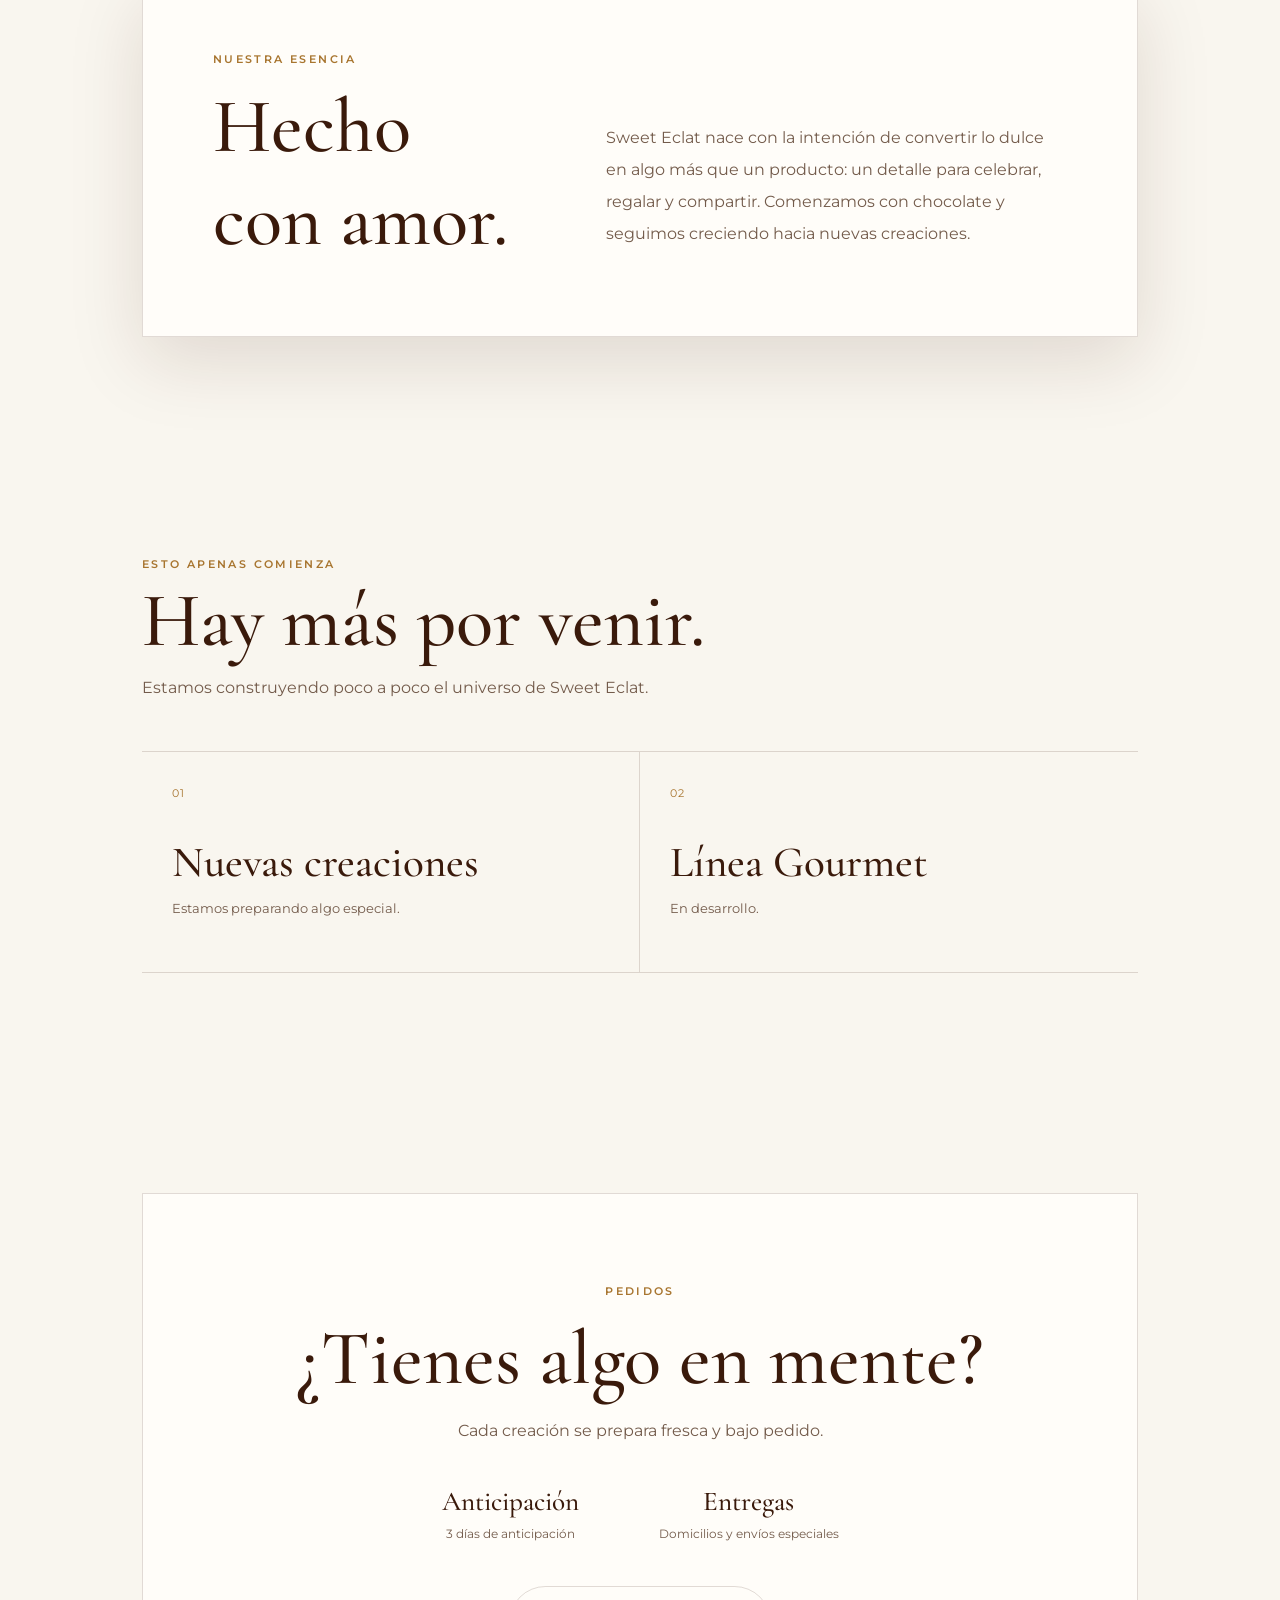
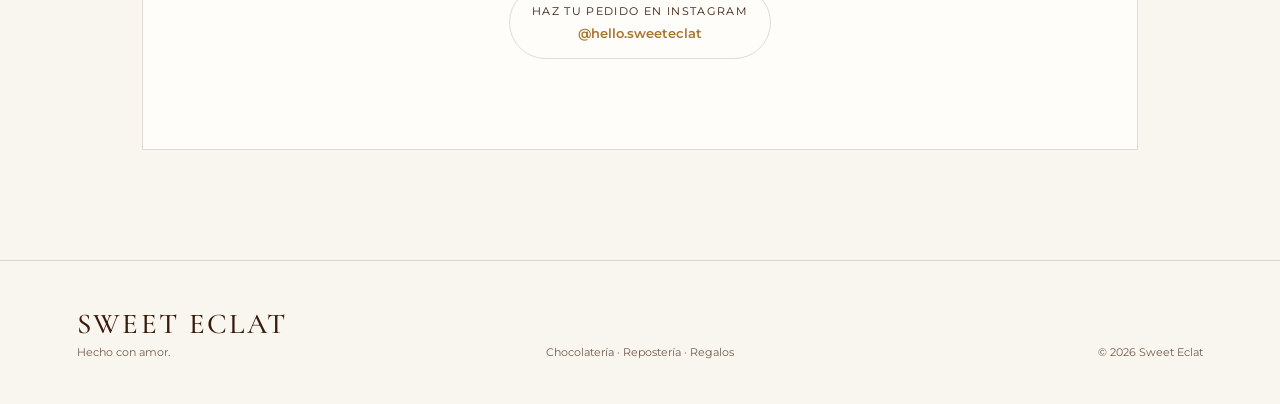
==== commit 2402a28e: "Add files via upload" ====
--- a/index.html
+++ b/index.html
@@ -42,7 +42,7 @@
 
       <div class="hero-logo-wrap">
         <div class="logo-orbit"></div>
-        <img class="hero-logo" src="logo-normal.png" alt="Sweet Eclat">
+        <img class="hero-logo" src="logo-normal.jpg" alt="Sweet Eclat">
       </div>
     </section>
 
@@ -77,7 +77,6 @@
         <button type="button" class="category-tab active" data-category="chocolateria">Chocolatería</button>
         <button type="button" class="category-tab" data-category="reposteria">Repostería</button>
         <button type="button" class="category-tab" data-category="regalos">Regalos</button>
-        <button type="button" class="category-tab" data-category="bebidas">Bebidas</button>
       </div>
 
       <div class="product-grid" id="product-grid"></div>
@@ -104,10 +103,9 @@
         <p>Estamos construyendo poco a poco el universo de Sweet Eclat.</p>
       </div>
 
-      <div class="coming-grid">
-        <article><span>01</span><h3>Café</h3><p>Próximamente.</p></article>
-        <article><span>02</span><h3>Nuevas creaciones</h3><p>Estamos preparando algo especial.</p></article>
-        <article><span>03</span><h3>Línea Gourmet</h3><p>En desarrollo.</p></article>
+      <div class="coming-grid coming-grid--two">
+        <article><span>01</span><h3>Nuevas creaciones</h3><p>Estamos preparando algo especial.</p></article>
+        <article><span>02</span><h3>Línea Gourmet</h3><p>En desarrollo.</p></article>
       </div>
     </section>
 
@@ -117,7 +115,7 @@
         <h2>¿Tienes algo en mente?</h2>
         <p>Cada creación se prepara fresca y bajo pedido.</p>
         <div class="order-details">
-          <div><strong>Anticipación</strong><span>15–20 días recomendados</span></div>
+          <div><strong>Anticipación</strong><span>3 días de anticipación</span></div>
           <div><strong>Entregas</strong><span>Domicilios y envíos especiales</span></div>
         </div>
         <div class="contact-placeholder">
@@ -131,7 +129,7 @@
   <section class="gourmet-screen" id="gourmet-screen" aria-hidden="true">
     <div class="gourmet-inner">
       <div class="gourmet-logo-mark">
-        <img src="logo-gourmet.png" alt="Sweet Eclat Gourmet">
+        <img src="logo-gourmet.jpg" alt="Sweet Eclat Gourmet">
       </div>
 
       <p class="eyebrow">SWEET ECLAT GOURMET</p>
--- a/style.css
+++ b/style.css
@@ -1,18 +1,40 @@
 @import url('https://fonts.googleapis.com/css2?family=Cormorant+Garamond:wght@400;500;600&family=Montserrat:wght@400;500;600&display=swap');
 
 :root {
-  --bg: #f9e7e8;
-  --surface: #fff9f8;
-  --surface-2: #f3d7da;
-  --text: #4c302d;
-  --muted: #795d59;
-  --accent: #9a5f62;
-  --accent-2: #c68a8f;
-  --line: rgba(76,48,45,.15);
-  --shadow: 0 24px 70px rgba(91,51,52,.13);
+  --bg: #f9f6ef; /* Exact beige base of logo-normal.jpg */
+  --surface: #fffdf9;
+  --surface-2: #f1e9dc;
+  --text: #3a1a0b;
+  --muted: #735b4b;
+  --accent: #a8752f;
+  --accent-2: #c6a15a;
+  --line: rgba(58,26,11,.15);
+  --shadow: 0 24px 70px rgba(58,26,11,.13);
   --serif: "Cormorant Garamond", Georgia, serif;
   --sans: "Montserrat", Arial, sans-serif;
 }
+
+
+/* Brand-integrated backgrounds: the logo JPGs use these same base tones. */
+body::before {
+  content: "";
+  position: fixed;
+  inset: 0;
+  pointer-events: none;
+  z-index: -1;
+  background: #f9f6ef;
+}
+
+.gourmet-screen::before {
+  content: "";
+  position: absolute;
+  inset: 0;
+  pointer-events: none;
+  background: #3a1a0b;
+  z-index: -1;
+}
+
+.gourmet-screen > * { position: relative; z-index: 1; }
 
 body {
   margin: 0;
@@ -174,6 +196,11 @@
 .coming-grid h3 { font-size: 2.7rem; margin-top: 35px; }
 .coming-grid p { color: var(--muted); font-size: .8rem; }
 
+
+.coming-grid--two {
+  grid-template-columns: repeat(2, 1fr);
+}
+
 .orders-card { text-align: center; padding: 90px 6vw; background: var(--surface); border: 1px solid var(--line); }
 .orders-card h2 { font-size: clamp(3.2rem,6vw,5.8rem); }
 .orders-card > p:not(.eyebrow) { color: var(--muted); }
@@ -207,14 +234,15 @@
   display: grid;
   place-items: center;
   padding: 40px 6vw;
-  background:
-    radial-gradient(circle at 50% 20%, rgba(203,160,76,.12), transparent 35%),
-    #241714;
+  background: #3a1a0b; /* Exact chocolate base of logo-gourmet.jpg */
   color: #efd28e;
   opacity: 0;
   visibility: hidden;
   transform: scale(.98);
   transition: opacity .55s ease, visibility .55s ease, transform .7s ease;
+  overflow-y: auto;
+  overflow-x: hidden;
+  -webkit-overflow-scrolling: touch;
 }
 
 .gourmet-screen.visible {
@@ -284,7 +312,7 @@
   height: 30px;
   border-radius: 50%;
   pointer-events: none;
-  background: #241714;
+  background: #3a1a0b;
   transform: scale(0);
   opacity: 0;
 }
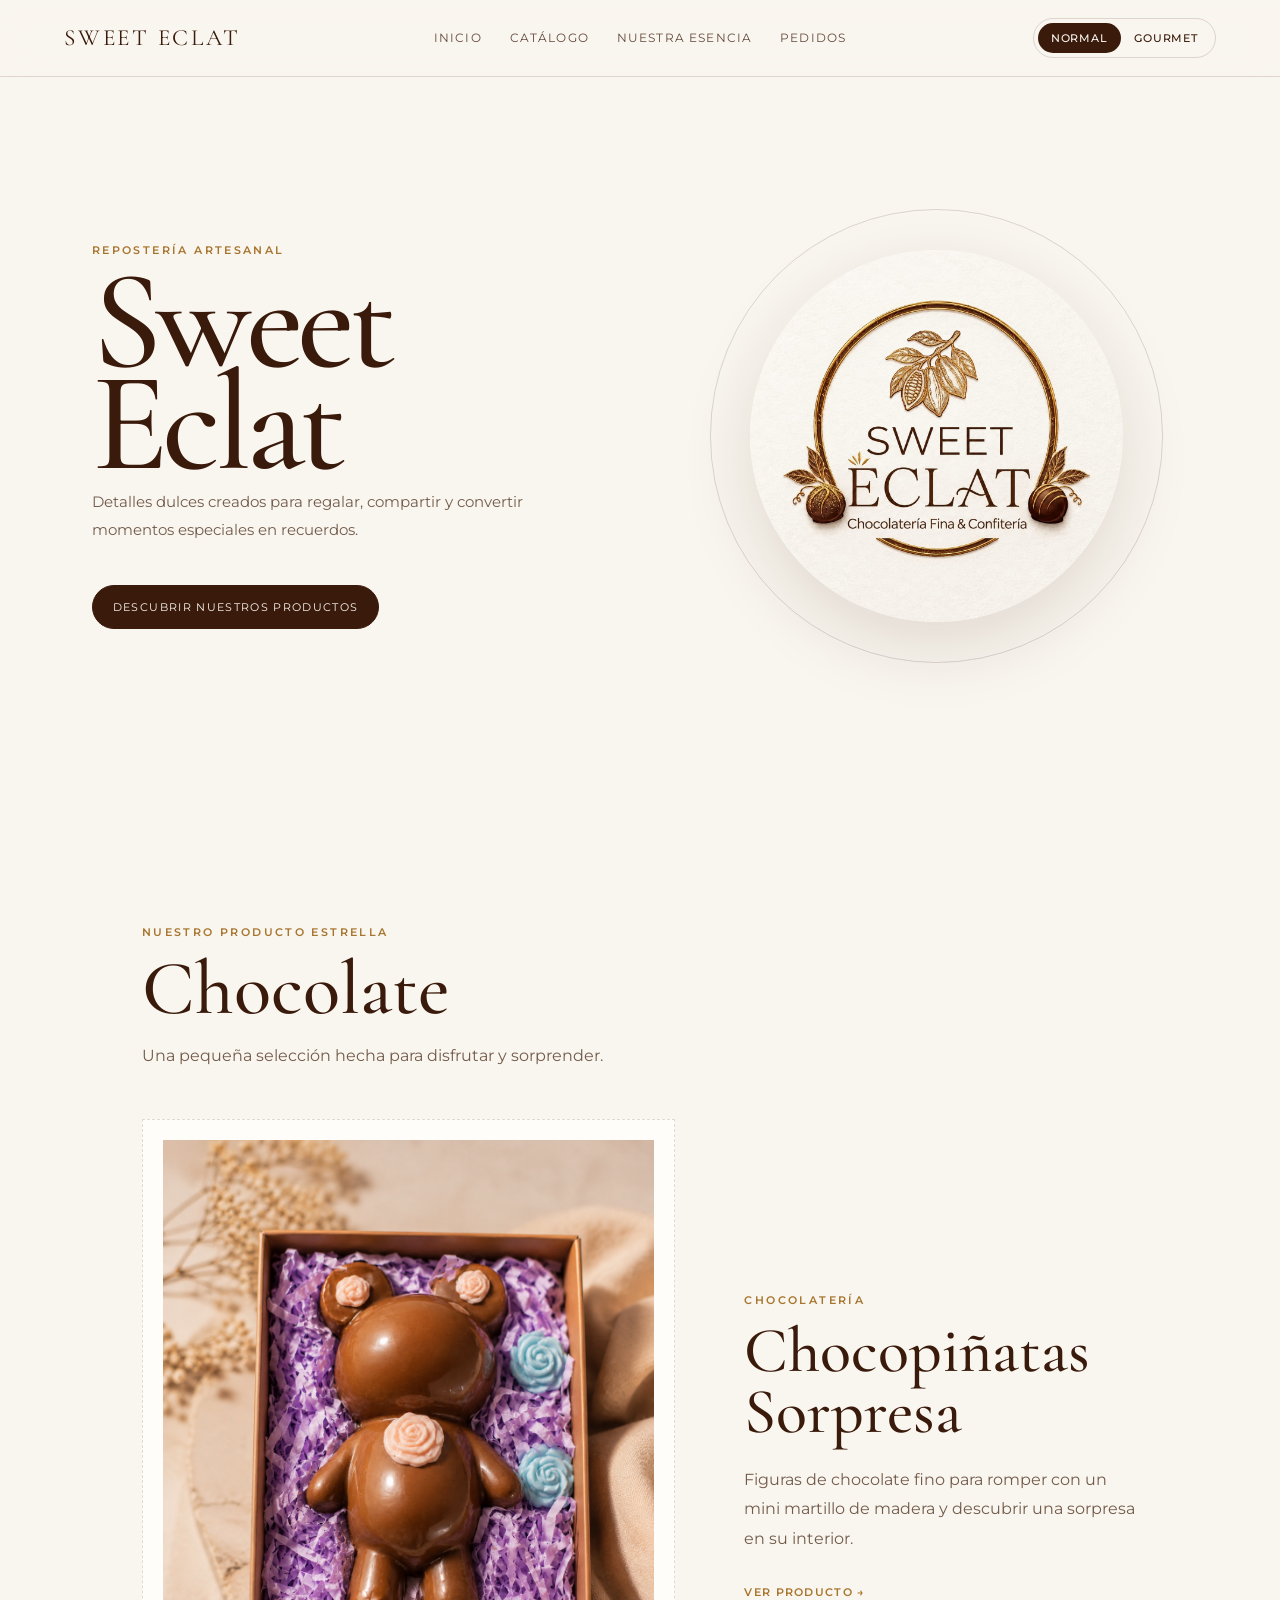
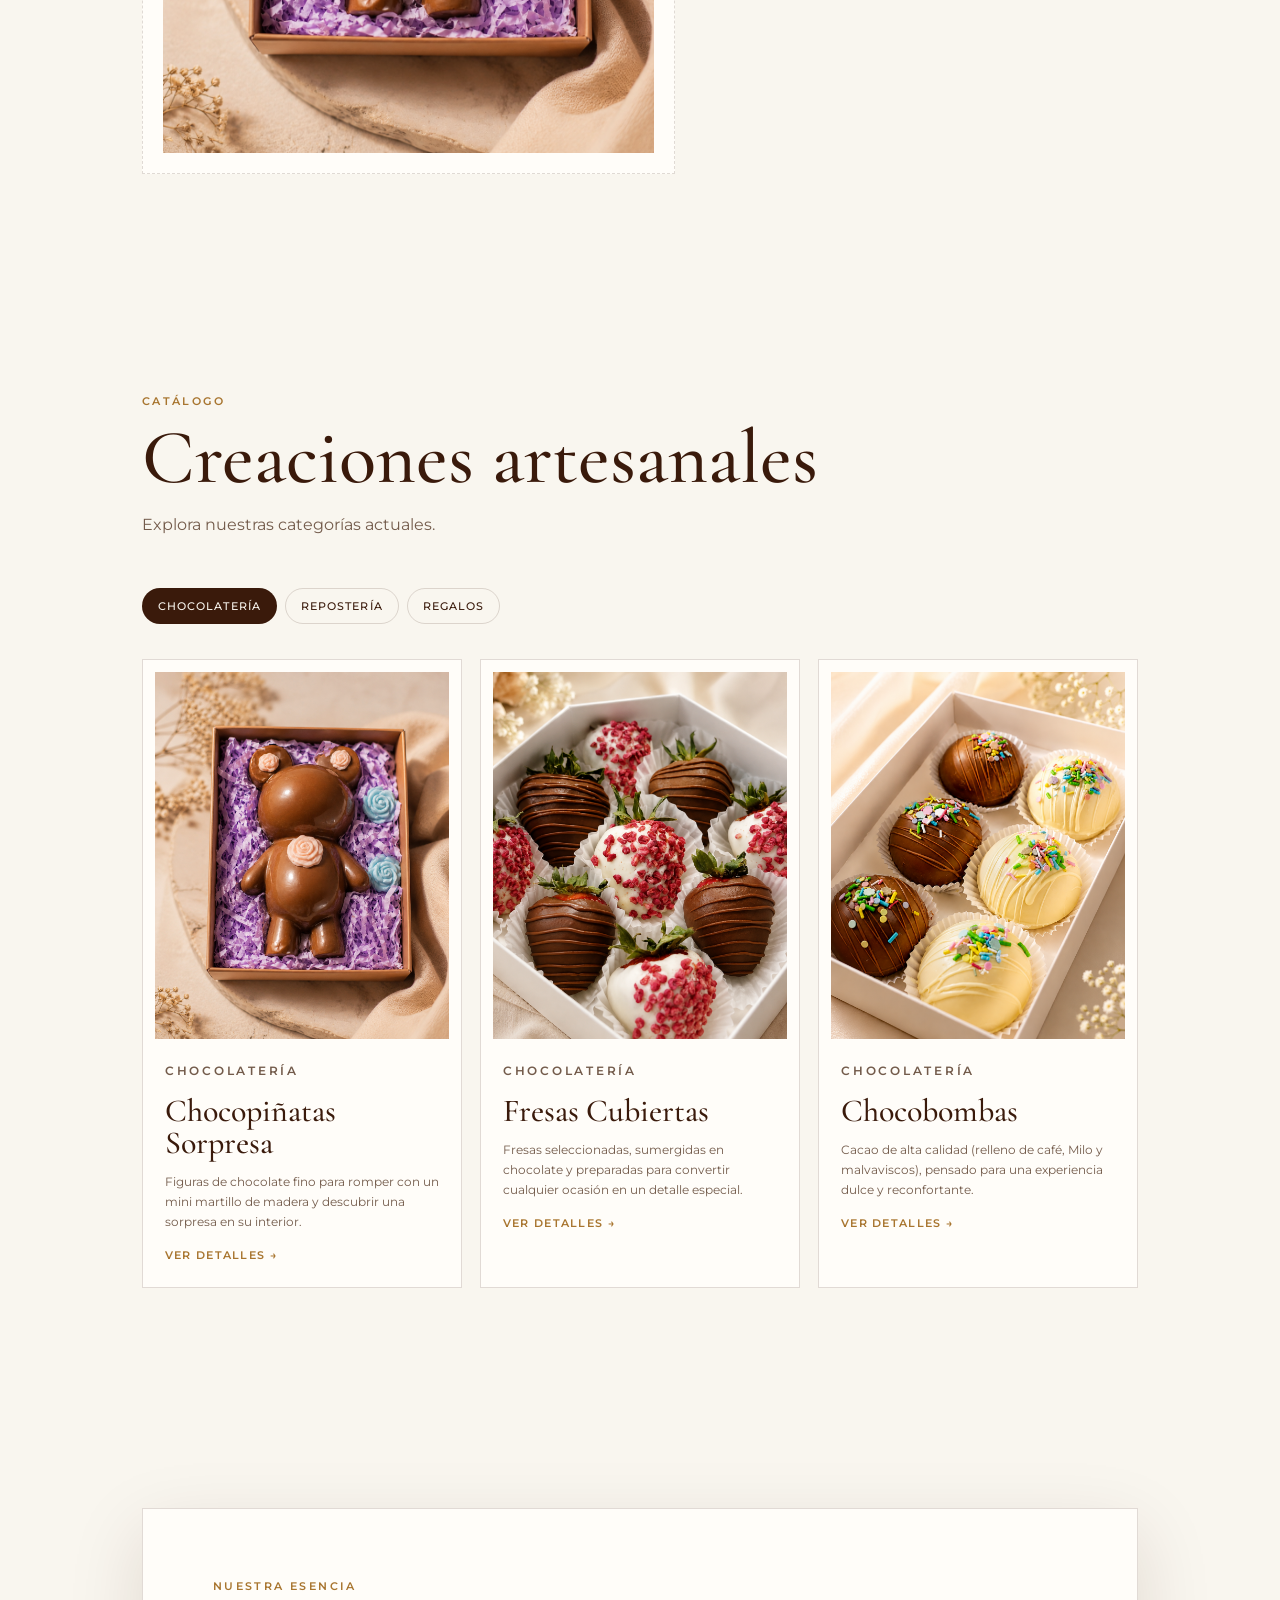
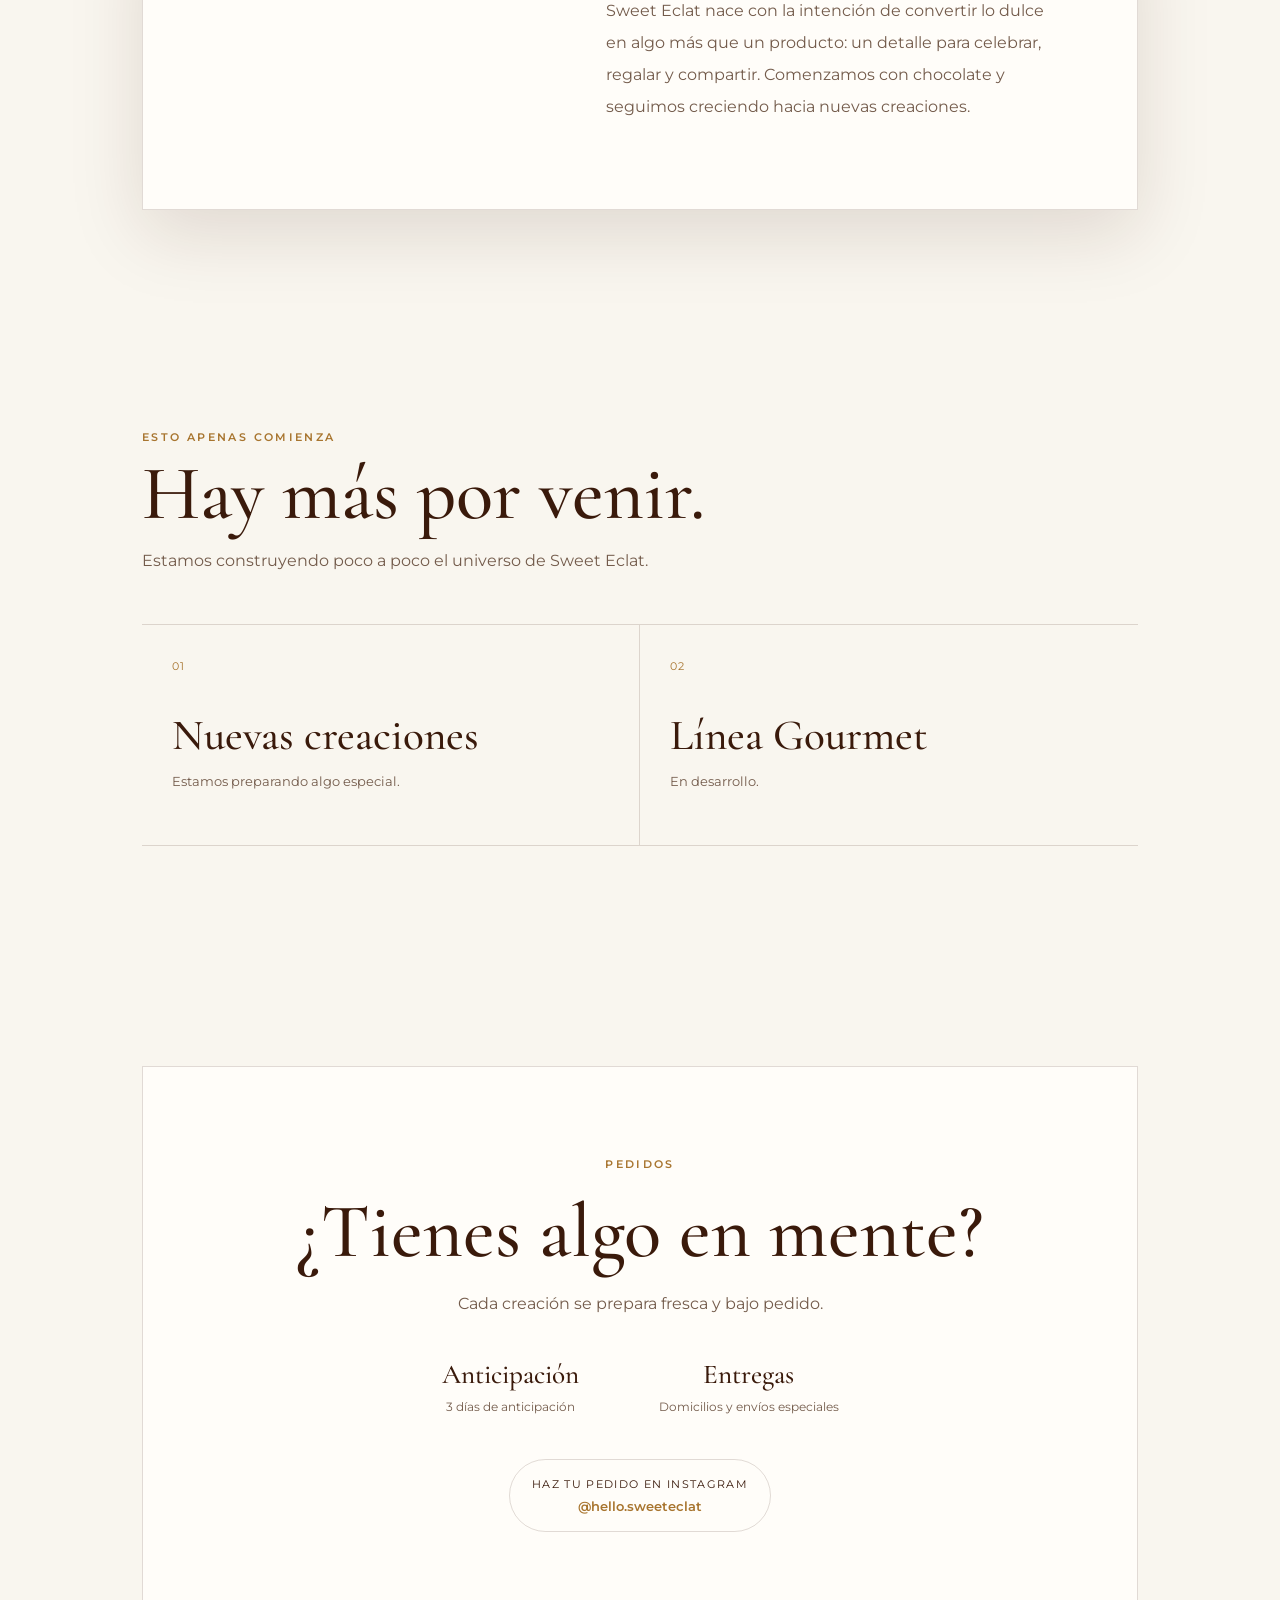
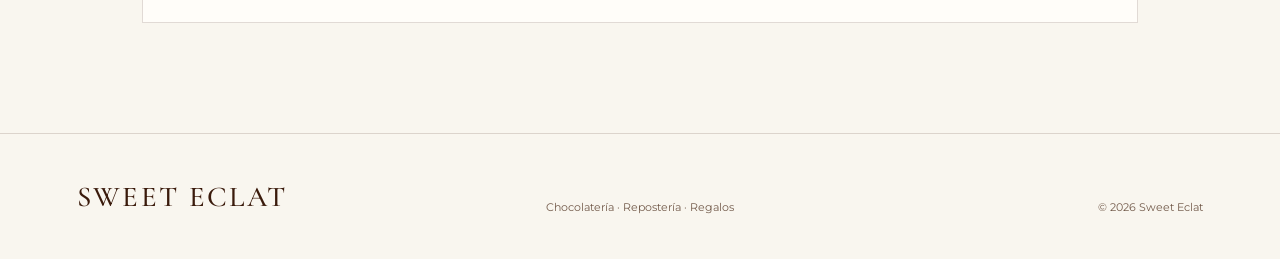
==== commit e97956a9: "Add files via upload" ====
--- a/index.html
+++ b/index.html
@@ -3,8 +3,8 @@
 <head>
   <meta charset="UTF-8">
   <meta name="viewport" content="width=device-width, initial-scale=1.0">
-  <meta name="description" content="Sweet Eclat — Repostería artesanal. Hecho con amor.">
-  <title>Sweet Eclat | Hecho con amor</title>
+  <meta name="description" content="Sweet Eclat — Repostería artesanal.">
+  <title>Sweet Eclat</title>
   <link rel="stylesheet" href="style.css">
 </head>
 <body data-theme="normal">
@@ -32,7 +32,6 @@
       <div class="hero-copy">
         <p class="eyebrow">REPOSTERÍA ARTESANAL</p>
         <h1>Sweet Eclat</h1>
-        <p class="slogan">Hecho con amor.</p>
         <p class="hero-text">
           Detalles dulces creados para regalar, compartir y convertir
           momentos especiales en recuerdos.
@@ -69,7 +68,7 @@
     <section class="catalog section" id="catalogo">
       <div class="section-heading">
         <p class="eyebrow">CATÁLOGO</p>
-        <h2>Creaciones hechas con amor</h2>
+        <h2>Creaciones artesanales</h2>
         <p>Explora nuestras categorías actuales.</p>
       </div>
 
@@ -86,7 +85,7 @@
       <div class="essence-panel">
         <div>
           <p class="eyebrow">NUESTRA ESENCIA</p>
-          <h2>Hecho con amor.</h2>
+  
         </div>
         <p>
           Sweet Eclat nace con la intención de convertir lo dulce en algo más
@@ -143,7 +142,7 @@
   </section>
 
   <footer class="site-footer">
-    <div><strong>SWEET ECLAT</strong><span>Hecho con amor.</span></div>
+    <div><strong>SWEET ECLAT</strong></div>
     <p>Chocolatería · Repostería · Regalos</p>
     <small>© <span id="year"></span> Sweet Eclat</small>
   </footer>
